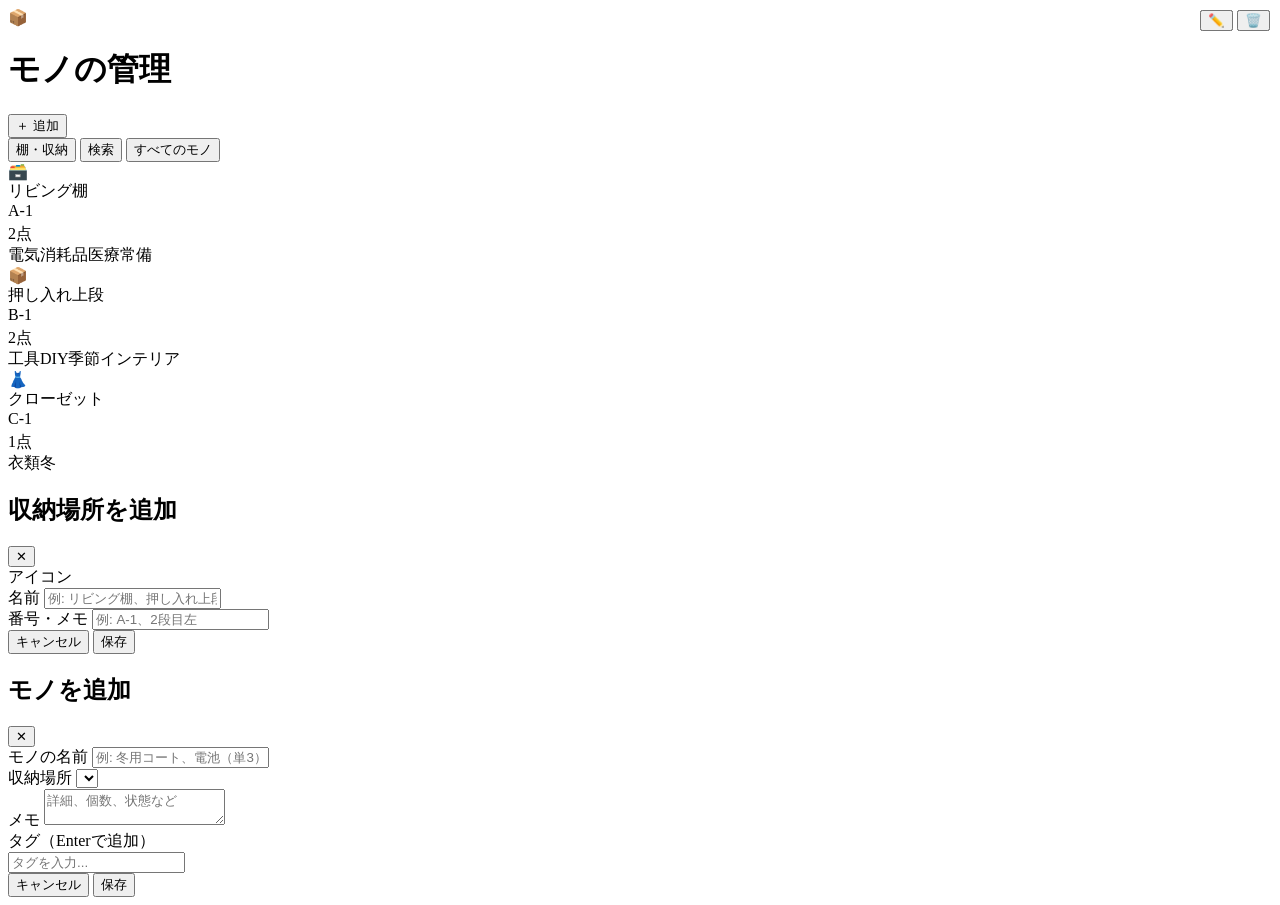
==== Application/index.html @ 73ca46bf "index" ====
<!DOCTYPE html>
<html lang="en">
<head>
    <meta charset="UTF-8">
    <meta name="viewport" content="width=device-width, initial-scale=1.0">
    <link rel="stylesheet" href="style.css">
    <script src="script.js"></script>
    <title>モノ管理アプリ</title>
</head>
<body>
    <div id="app">
      <div id="topbar">
        <span>📦</span>
        <h1>モノの管理</h1>
        <button class="btn primary" id="addBtn" onclick="handleAdd()">＋ 追加</button>
      </div>
      <div id="nav">
        <button class="nav-btn active" onclick="switchView('shelves', this)">棚・収納</button>
        <button class="nav-btn" onclick="switchView('search', this)">検索</button>
        <button class="nav-btn" onclick="switchView('all-items', this)">すべてのモノ</button>
      </div>
      <div id="content">
        <div id="view-shelves" class="view active"></div>
        <div id="view-search" class="view"></div>
        <div id="view-all-items" class="view"></div>
        <div id="view-shelf-detail" class="view"></div>
      </div>
    </div>

    <div class="modal-overlay" id="storageModal">
      <div class="modal">
        <div class="modal-header">
          <h2 id="storageModalTitle">収納場所を追加</h2>
          <button class="modal-close" onclick="closeModal('storageModal')">✕</button>
        </div>
        <div class="modal-body">
          <div class="form-group">
            <label>アイコン</label>
            <div class="storage-icon-select" id="iconSelect"></div>
          </div>
          <div class="form-group">
            <label>名前</label>
            <input type="text" id="storageName" placeholder="例: リビング棚、押し入れ上段" />
          </div>
          <div class="form-group">
            <label>番号・メモ</label>
            <input type="text" id="storageNum" placeholder="例: A-1、2段目左" />
          </div>
        </div>
        <div class="modal-footer">
          <button class="btn" onclick="closeModal('storageModal')">キャンセル</button>
          <button class="btn primary" onclick="saveStorage()">保存</button>
        </div>
      </div>
    </div>

    <div class="modal-overlay" id="itemModal">
      <div class="modal">
        <div class="modal-header">
          <h2 id="itemModalTitle">モノを追加</h2>
          <button class="modal-close" onclick="closeModal('itemModal')">✕</button>
        </div>
        <div class="modal-body">
          <div class="form-group">
            <label>モノの名前</label>
            <input type="text" id="itemName" placeholder="例: 冬用コート、電池（単3）" />
          </div>
          <div class="form-group">
            <label>収納場所</label>
            <select id="itemStorage"></select>
          </div>
          <div class="form-group">
            <label>メモ</label>
            <textarea id="itemNote" placeholder="詳細、個数、状態など"></textarea>
          </div>
          <div class="form-group">
            <label>タグ（Enterで追加）</label>
            <div class="tag-input-wrap" id="tagInputWrap" onclick="document.getElementById('tagInput').focus()">
              <input type="text" id="tagInput" placeholder="タグを入力..." onkeydown="handleTagKey(event)" />
            </div>
          </div>
        </div>
        <div class="modal-footer">
          <button class="btn" onclick="closeModal('itemModal')">キャンセル</button>
          <button class="btn primary" onclick="saveItem()">保存</button>
        </div>
      </div>
    </div>

    <script>
    const ICONS = ['📦','🗃️','🗄️','🧺','🚪','🧸','👗','🔧','📚','🍱','🧹','💊'];
    const TAG_COLORS = ['tag-teal','tag-purple','tag-amber','tag-coral','tag-blue','tag-green'];

    let state = {
      storages: [
        { id: 1, icon: '🗃️', name: 'リビング棚', num: 'A-1' },
        { id: 2, icon: '📦', name: '押し入れ上段', num: 'B-1' },
        { id: 3, icon: '👗', name: 'クローゼット', num: 'C-1' },
      ],
      items: [
        { id: 1, name: '冬用コート', storageId: 3, note: 'グレー色', tags: ['衣類','冬'], createdAt: Date.now() },
        { id: 2, name: '電池（単3）', storageId: 1, note: '予備10本', tags: ['電気','消耗品'], createdAt: Date.now() },
        { id: 3, name: '工具セット', storageId: 2, note: 'ドライバー等', tags: ['工具','DIY'], createdAt: Date.now() },
        { id: 4, name: '季節の飾り', storageId: 2, note: 'クリスマス用', tags: ['季節','インテリア'], createdAt: Date.now() },
        { id: 5, name: 'お薬セット', storageId: 1, note: '常備薬一式', tags: ['医療','常備'], createdAt: Date.now() },
      ],
      nextStorageId: 4, nextItemId: 6,
      editingStorageId: null, editingItemId: null,
      currentShelfId: null, currentView: 'shelves',
      pendingTags: [], selectedIcon: '📦',
    };

    function tagColor(tag) {
      let h = 0;
      for (let c of tag) h = (h * 31 + c.charCodeAt(0)) & 0xff;
      return TAG_COLORS[h % TAG_COLORS.length];
    }

    function renderTag(t, removable) {
      const cls = tagColor(t);
      if (removable) {
        return `<span class="tag ${cls} tag-removable">${t}<button type="button" onclick="removeTag('${t}')">✕</button></span>`;
      }
      return `<span class="tag ${cls}">${t}</span>`;
    }

    function switchView(v, btn) {
      document.querySelectorAll('.nav-btn').forEach(b => b.classList.remove('active'));
      if (btn) btn.classList.add('active');
      ['shelves','search','all-items','shelf-detail'].forEach(n =>
        document.getElementById('view-' + n).classList.remove('active')
      );
      state.currentView = v;
      document.getElementById('view-' + v).classList.add('active');
      document.getElementById('addBtn').style.display = v === 'shelf-detail' ? 'none' : '';
      if (v === 'shelves') renderShelves();
      if (v === 'search') renderSearch();
      if (v === 'all-items') renderAllItems();
    }

    function renderShelves() {
      const el = document.getElementById('view-shelves');
      if (!state.storages.length) {
        el.innerHTML = `<div class="empty-state"><div class="icon">📦</div><p>収納場所がまだありません<br>「＋ 追加」から棚やケースを登録してください</p></div>`;
        return;
      }
      el.innerHTML = `<div class="grid">${state.storages.map(s => {
        const items = state.items.filter(i => i.storageId === s.id);
        const allTags = [...new Set(items.flatMap(i => i.tags))].slice(0, 4);
        return `<div class="storage-card" onclick="openShelf(${s.id})">
          <div class="card-icon">${s.icon}</div>
          <div class="card-name">${s.name}</div>
          ${s.num ? `<div class="card-count" style="margin-bottom:4px">${s.num}</div>` : ''}
          <div class="card-count">${items.length}点</div>
          <div class="card-tags">${allTags.map(t => renderTag(t)).join('')}</div>
          <div style="position:absolute;top:10px;right:10px;display:flex;gap:4px">
            <button class="icon-btn" onclick="event.stopPropagation();editStorage(${s.id})">✏️</button>
            <button class="icon-btn" onclick="event.stopPropagation();deleteStorage(${s.id})">🗑️</button>
          </div>
        </div>`;
      }).join('')}</div>`;
    }

    function openShelf(id) {
      state.currentShelfId = id;
      document.querySelectorAll('.nav-btn').forEach(b => b.classList.remove('active'));
      ['shelves','search','all-items','shelf-detail'].forEach(n =>
        document.getElementById('view-' + n).classList.remove('active')
      );
      document.getElementById('view-shelf-detail').classList.add('active');
      document.getElementById('addBtn').style.display = 'none';
      state.currentView = 'shelf-detail';
      renderShelfDetail();
    }

    function renderShelfDetail() {
      const s = state.storages.find(x => x.id === state.currentShelfId);
      if (!s) return;
      const items = state.items.filter(i => i.storageId === s.id);
      const el = document.getElementById('view-shelf-detail');
      el.innerHTML = `
        <div class="detail-header">
          <button class="detail-back" onclick="switchView('shelves', null); document.querySelectorAll('.nav-btn')[0].classList.add('active')">←</button>
          <span style="font-size:24px">${s.icon}</span>
          <div>
            <div style="font-size:15px;font-weight:500;color:var(--color-text-primary)">${s.name}</div>
            ${s.num ? `<div style="font-size:12px;color:var(--color-text-secondary)">${s.num}</div>` : ''}
          </div>
          <button class="btn primary" style="margin-left:auto" onclick="openItemModal(null, ${s.id})">＋ モノを追加</button>
        </div>
        ${items.length === 0
          ? `<div class="empty-state"><div class="icon">🔍</div><p>この収納場所にはまだモノが登録されていません</p></div>`
          : `<div class="item-list">${items.map(item => `
              <div class="item-row">
                <div style="flex:1">
                  <div class="item-name">${item.name}</div>
                  ${item.note ? `<div class="item-meta">${item.note}</div>` : ''}
                  <div style="display:flex;flex-wrap:wrap;gap:4px;margin-top:6px">${item.tags.map(t => renderTag(t)).join('')}</div>
                </div>
                <div class="item-actions">
                  <button class="icon-btn" onclick="editItem(${item.id})">✏️</button>
                  <button class="icon-btn" onclick="deleteItem(${item.id})">🗑️</button>
                </div>
              </div>`).join('')}</div>`
        }`;
    }

    let activeTagFilters = new Set();

    function renderSearch() {
      const el = document.getElementById('view-search');
      const allTags = [...new Set(state.items.flatMap(i => i.tags))];
      el.innerHTML = `
        <div class="search-bar">
          <input type="text" id="searchInput" placeholder="名前・タグで検索..." oninput="doSearch()" />
        </div>
        <div class="tag-filter" id="tagFilter">
          ${allTags.map(t => `<button class="tag-filter-btn" onclick="toggleTagFilter('${t}', this)">${t}</button>`).join('')}
        </div>
        <div id="searchResults"></div>`;
      doSearch();
    }

    function toggleTagFilter(tag, btn) {
      if (activeTagFilters.has(tag)) {
        activeTagFilters.delete(tag);
        btn.classList.remove('active');
      } else {
        activeTagFilters.add(tag);
        btn.classList.add('active');
      }
      doSearch();
    }

    function doSearch() {
      const q = (document.getElementById('searchInput')?.value || '').toLowerCase();
      const results = state.items.filter(item => {
        const matchQ = !q || item.name.toLowerCase().includes(q)
          || item.tags.some(t => t.toLowerCase().includes(q))
          || item.note?.toLowerCase().includes(q);
        const matchTag = activeTagFilters.size === 0
          || [...activeTagFilters].every(t => item.tags.includes(t));
        return matchQ && matchTag;
      });
      const el = document.getElementById('searchResults');
      if (!el) return;
      el.innerHTML = `<div class="search-results-info">${results.length}件見つかりました</div>` +
        (results.length === 0
          ? `<div class="empty-state"><div class="icon">🔍</div><p>該当するモノが見つかりません</p></div>`
          : `<div class="item-list">${results.map(item => {
              const s = state.storages.find(x => x.id === item.storageId);
              return `<div class="item-row">
                <div style="flex:1">
                  <div class="item-name">${item.name}</div>
                  ${s ? `<span class="location-badge">${s.icon} ${s.name}${s.num ? ' · ' + s.num : ''}</span>` : ''}
                  ${item.note ? `<div class="item-meta" style="margin-top:4px">${item.note}</div>` : ''}
                  <div style="display:flex;flex-wrap:wrap;gap:4px;margin-top:6px">${item.tags.map(t => renderTag(t)).join('')}</div>
                </div>
                <div class="item-actions">
                  <button class="icon-btn" onclick="editItem(${item.id})">✏️</button>
                  <button class="icon-btn" onclick="deleteItem(${item.id})">🗑️</button>
                </div>
              </div>`;
            }).join('')}</div>`
        );
    }

    function renderAllItems() {
      const el = document.getElementById('view-all-items');
      el.innerHTML = `<div class="item-list">${state.items.map(item => {
        const s = state.storages.find(x => x.id === item.storageId);
        return `<div class="item-row">
          <div style="flex:1">
            <div class="item-name">${item.name}</div>
            ${s ? `<span class="location-badge">${s.icon} ${s.name}${s.num ? ' · ' + s.num : ''}</span>` : ''}
            ${item.note ? `<div class="item-meta" style="margin-top:4px">${item.note}</div>` : ''}
            <div style="display:flex;flex-wrap:wrap;gap:4px;margin-top:6px">${item.tags.map(t => renderTag(t)).join('')}</div>
          </div>
          <div class="item-actions">
            <button class="icon-btn" onclick="editItem(${item.id})">✏️</button>
            <button class="icon-btn" onclick="deleteItem(${item.id})">🗑️</button>
          </div>
        </div>`;
      }).join('')}</div>`;
    }

    function handleAdd() {
      if (state.currentView === 'shelves' || state.currentView === 'all-items') openStorageModal();
      else openItemModal(null, null);
    }

    function openStorageModal(id) {
      state.editingStorageId = id || null;
      const s = id ? state.storages.find(x => x.id === id) : null;
      document.getElementById('storageModalTitle').textContent = id ? '収納場所を編集' : '収納場所を追加';
      document.getElementById('storageName').value = s?.name || '';
      document.getElementById('storageNum').value = s?.num || '';
      state.selectedIcon = s?.icon || '📦';
      document.getElementById('iconSelect').innerHTML = ICONS.map(ic =>
        `<div class="icon-opt${ic === state.selectedIcon ? ' selected' : ''}" onclick="selectIcon('${ic}', this)">${ic}</div>`
      ).join('');
      document.getElementById('storageModal').classList.add('open');
    }

    function selectIcon(ic, el) {
      state.selectedIcon = ic;
      document.querySelectorAll('.icon-opt').forEach(e => e.classList.remove('selected'));
      el.classList.add('selected');
    }

    function editStorage(id) { openStorageModal(id); }

    function deleteStorage(id) {
      if (!confirm('この収納場所を削除しますか？（中のモノも削除されます）')) return;
      state.storages = state.storages.filter(s => s.id !== id);
      state.items = state.items.filter(i => i.storageId !== id);
      renderShelves();
    }

    function saveStorage() {
      const name = document.getElementById('storageName').value.trim();
      if (!name) {
        alert('名前を入力してください');
        return;
      }
      const num = document.getElementById('storageNum').value.trim();
      if (state.editingStorageId) {
        const s = state.storages.find(x => x.id === state.editingStorageId);
        Object.assign(s, { name, num, icon: state.selectedIcon });
      } else {
        state.storages.push({ id: state.nextStorageId++, icon: state.selectedIcon, name, num });
      }
      closeModal('storageModal');
      renderShelves();
    }

    function openItemModal(id, defaultStorageId) {
      state.editingItemId = id || null;
      state.pendingTags = [];
      const item = id ? state.items.find(x => x.id === id) : null;
      if (item) state.pendingTags = [...item.tags];
      document.getElementById('itemModalTitle').textContent = id ? 'モノを編集' : 'モノを追加';
      document.getElementById('itemName').value = item?.name || '';
      document.getElementById('itemNote').value = item?.note || '';
      const sel = document.getElementById('itemStorage');
      sel.innerHTML = state.storages.map(s =>
        `<option value="${s.id}" ${(item?.storageId || defaultStorageId) === s.id ? 'selected' : ''}>${s.icon} ${s.name}${s.num ? ' (' + s.num + ')' : ''}</option>`
      ).join('');
      renderTagInput();
      document.getElementById('itemModal').classList.add('open');
    }

    function renderTagInput() {
      const wrap = document.getElementById('tagInputWrap');
      const input = document.createElement('input');
      input.type = 'text';
      input.id = 'tagInput';
      input.placeholder = 'タグを入力...';
      input.onkeydown = handleTagKey;
      wrap.innerHTML = state.pendingTags.map(t => renderTag(t, true)).join('');
      wrap.appendChild(input);
    }

    function handleTagKey(e) {
      if (e.key === 'Enter' || e.key === ',') {
        e.preventDefault();
        const v = e.target.value.trim().replace(/,/g, '');
        if (v && !state.pendingTags.includes(v)) {
          state.pendingTags.push(v);
          renderTagInput();
        } else {
          e.target.value = '';
        }
      }
    }

    function removeTag(t) {
      state.pendingTags = state.pendingTags.filter(x => x !== t);
      renderTagInput();
    }

    function editItem(id) { openItemModal(id, null); }

    function deleteItem(id) {
      if (!confirm('このモノを削除しますか？')) return;
      state.items = state.items.filter(i => i.id !== id);
      if (state.currentView === 'shelf-detail') renderShelfDetail();
      else if (state.currentView === 'all-items') renderAllItems();
      else doSearch();
    }

    function saveItem() {
      const name = document.getElementById('itemName').value.trim();
      if (!name) {
        alert('名前を入力してください');
        return;
      }
      const storageId = parseInt(document.getElementById('itemStorage').value);
      const note = document.getElementById('itemNote').value.trim();
      const extra = document.getElementById('tagInput')?.value.trim();
      if (extra && !state.pendingTags.includes(extra)) state.pendingTags.push(extra);
      if (state.editingItemId) {
        const item = state.items.find(x => x.id === state.editingItemId);
        Object.assign(item, { name, storageId, note, tags: state.pendingTags });
      } else {
        state.items.push({ id: state.nextItemId++, name, storageId, note, tags: state.pendingTags, createdAt: Date.now() });
      }
      closeModal('itemModal');
      activeTagFilters = new Set();
      if (state.currentView === 'shelf-detail') renderShelfDetail();
      else if (state.currentView === 'all-items') renderAllItems();
      else if (state.currentView === 'search') doSearch();
      else renderShelves();
    }

    function closeModal(id) { document.getElementById(id).classList.remove('open'); }

    document.querySelectorAll('.modal-overlay').forEach(el =>
      el.addEventListener('click', e => { if (e.target === el) el.classList.remove('open'); })
    );

    renderShelves();
    </script>
</body>
</html>
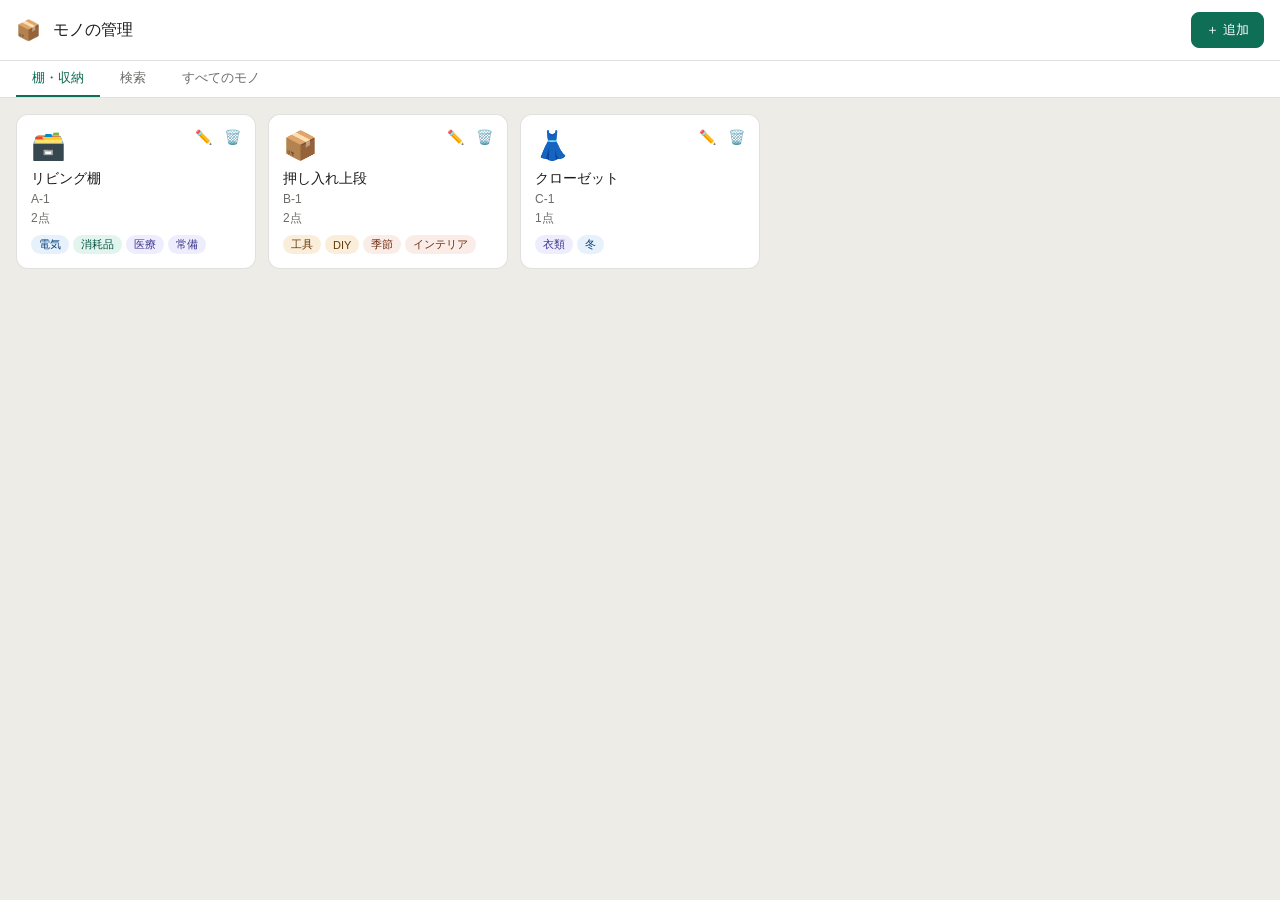
==== commit 3e2accb0: "Update index.html" ====
--- a/Application/index.html
+++ b/Application/index.html
@@ -1,11 +1,147 @@
 <!DOCTYPE html>
-<html lang="en">
+<html lang="ja">
 <head>
     <meta charset="UTF-8">
     <meta name="viewport" content="width=device-width, initial-scale=1.0">
-    <link rel="stylesheet" href="style.css">
-    <script src="script.js"></script>
-    <title>モノ管理アプリ</title>
+    <title> モノの管理 </title>
+<style>
+* { box-sizing: border-box; margin: 0; padding: 0; }
+body { font-family: sans-serif; background: #f5f5f0; }
+:root {
+  --c-teal-50: #E1F5EE; --c-teal-100: #9FE1CB; --c-teal-200: #5DCAA5;
+  --c-teal-600: #0F6E56; --c-teal-800: #085041;
+  --c-purple-50: #EEEDFE; --c-purple-600: #534AB7; --c-purple-800: #3C3489;
+  --c-amber-50: #FAEEDA; --c-amber-600: #854F0B; --c-amber-800: #633806;
+  --c-coral-50: #FAECE7; --c-coral-600: #993C1D; --c-coral-800: #712B13;
+  --c-blue-50: #E6F1FB; --c-blue-600: #185FA5; --c-blue-800: #0C447C;
+  --c-green-50: #EAF3DE; --c-green-600: #3B6D11; --c-green-800: #27500A;
+  --c-gray-100: #D3D1C7; --c-gray-400: #888780;
+  --color-background-primary: #ffffff;
+  --color-background-secondary: #f5f5f0;
+  --color-background-tertiary: #eeece6;
+  --color-text-primary: #1a1a18;
+  --color-text-secondary: #6b6b67;
+  --color-border-tertiary: rgba(0,0,0,0.12);
+  --color-border-secondary: rgba(0,0,0,0.22);
+  --border-radius-md: 8px;
+  --border-radius-lg: 12px;
+}
+#app {
+  display: flex; flex-direction: column; min-height: 100vh;
+  background: var(--color-background-tertiary);
+}
+
+#topbar {
+  background: var(--color-background-primary);
+  border-bottom: 0.5px solid var(--color-border-tertiary);
+  padding: 12px 16px; display: flex; align-items: center; gap: 12px;
+}
+#topbar h1 { font-size: 16px; font-weight: 500; color: var(--color-text-primary); flex: 1; }
+#topbar span { font-size: 20px; }
+
+#nav { display: flex; gap: 4px; padding: 0 16px; background: var(--color-background-primary); border-bottom: 0.5px solid var(--color-border-tertiary); }
+.nav-btn { padding: 8px 16px; font-size: 13px; background: none; border: none; border-bottom: 2px solid transparent; color: var(--color-text-secondary); cursor: pointer; font-family: sans-serif; transition: all 0.15s; }
+.nav-btn.active { color: var(--c-teal-600); border-bottom-color: var(--c-teal-600); font-weight: 500; }
+.nav-btn:hover:not(.active) { color: var(--color-text-primary); background: var(--color-background-secondary); }
+
+#content { flex: 1; padding: 16px; overflow-y: auto; }
+
+.view { display: none; }
+.view.active { display: block; }
+
+.search-bar { display: flex; gap: 8px; margin-bottom: 16px; }
+.search-bar input { flex: 1; padding: 8px 12px; border: 0.5px solid var(--color-border-secondary); border-radius: var(--border-radius-md); font-size: 14px; background: var(--color-background-primary); color: var(--color-text-primary); font-family: sans-serif; }
+.search-bar input:focus { outline: none; border-color: var(--c-teal-600); box-shadow: 0 0 0 2px rgba(15,110,86,0.1); }
+
+.btn { padding: 8px 14px; border: 0.5px solid var(--color-border-secondary); border-radius: var(--border-radius-md); background: var(--color-background-primary); color: var(--color-text-primary); cursor: pointer; font-size: 13px; font-family: sans-serif; transition: all 0.15s; white-space: nowrap; }
+.btn:hover { background: var(--color-background-secondary); }
+.btn:active { transform: scale(0.98); }
+.btn.primary { background: var(--c-teal-600); color: white; border-color: var(--c-teal-600); }
+.btn.primary:hover { background: var(--c-teal-800); }
+
+.grid { display: grid; grid-template-columns: repeat(auto-fill, minmax(200px, 1fr)); gap: 12px; }
+
+.storage-card {
+  background: var(--color-background-primary); border: 0.5px solid var(--color-border-tertiary);
+  border-radius: var(--border-radius-lg); padding: 14px; cursor: pointer;
+  transition: all 0.15s; position: relative;
+}
+.storage-card:hover { border-color: var(--color-border-secondary); transform: translateY(-1px); }
+.storage-card .card-icon { font-size: 28px; margin-bottom: 8px; }
+.storage-card .card-name { font-size: 14px; font-weight: 500; color: var(--color-text-primary); margin-bottom: 4px; }
+.storage-card .card-count { font-size: 12px; color: var(--color-text-secondary); }
+.storage-card .card-tags { display: flex; flex-wrap: wrap; gap: 4px; margin-top: 8px; }
+
+.tag { display: inline-flex; align-items: center; gap: 4px; padding: 2px 8px; border-radius: 20px; font-size: 11px; font-weight: 500; }
+.tag-teal  { background: var(--c-teal-50);   color: var(--c-teal-800); }
+.tag-purple{ background: var(--c-purple-50);  color: var(--c-purple-800); }
+.tag-amber { background: var(--c-amber-50);   color: var(--c-amber-800); }
+.tag-coral { background: var(--c-coral-50);   color: var(--c-coral-800); }
+.tag-blue  { background: var(--c-blue-50);    color: var(--c-blue-800); }
+.tag-green { background: var(--c-green-50);   color: var(--c-green-800); }
+
+.empty-state { text-align: center; padding: 48px 24px; color: var(--color-text-secondary); }
+.empty-state .icon { font-size: 48px; margin-bottom: 12px; }
+.empty-state p { font-size: 14px; }
+
+.modal-overlay {
+  display: none; position: fixed; inset: 0; background: rgba(0,0,0,0.4);
+  z-index: 100; align-items: center; justify-content: center;
+}
+.modal-overlay.open { display: flex; }
+.modal {
+  background: var(--color-background-primary); border-radius: var(--border-radius-lg);
+  width: 100%; max-width: 480px; max-height: 80vh; overflow-y: auto;
+  border: 0.5px solid var(--color-border-tertiary); margin: 0 16px;
+}
+.modal-header { padding: 16px 20px; border-bottom: 0.5px solid var(--color-border-tertiary); display: flex; align-items: center; justify-content: space-between; }
+.modal-header h2 { font-size: 15px; font-weight: 500; }
+.modal-close { background: none; border: none; font-size: 18px; cursor: pointer; color: var(--color-text-secondary); padding: 4px; }
+.modal-body { padding: 20px; }
+.modal-footer { padding: 16px 20px; border-top: 0.5px solid var(--color-border-tertiary); display: flex; gap: 8px; justify-content: flex-end; }
+
+.form-group { margin-bottom: 16px; }
+.form-group label { display: block; font-size: 12px; font-weight: 500; color: var(--color-text-secondary); margin-bottom: 6px; text-transform: uppercase; letter-spacing: 0.04em; }
+.form-group input, .form-group select, .form-group textarea {
+  width: 100%; padding: 8px 12px; border: 0.5px solid var(--color-border-secondary);
+  border-radius: var(--border-radius-md); font-size: 14px; font-family: sans-serif;
+  background: var(--color-background-primary); color: var(--color-text-primary);
+}
+.form-group input:focus, .form-group select:focus, .form-group textarea:focus { outline: none; border-color: var(--c-teal-600); box-shadow: 0 0 0 2px rgba(15,110,86,0.1); }
+.form-group textarea { resize: vertical; min-height: 80px; }
+
+.detail-header { display: flex; align-items: center; gap: 12px; margin-bottom: 20px; }
+.detail-back { background: none; border: none; cursor: pointer; color: var(--color-text-secondary); font-size: 18px; padding: 4px 8px 4px 0; }
+.detail-back:hover { color: var(--color-text-primary); }
+
+.item-list { display: flex; flex-direction: column; gap: 8px; }
+.item-row {
+  display: flex; align-items: center; gap: 12px; padding: 12px;
+  background: var(--color-background-primary); border: 0.5px solid var(--color-border-tertiary);
+  border-radius: var(--border-radius-md);
+}
+.item-row .item-name { flex: 1; font-size: 14px; color: var(--color-text-primary); }
+.item-row .item-meta { font-size: 12px; color: var(--color-text-secondary); }
+.item-row .item-actions { display: flex; gap: 6px; }
+.icon-btn { background: none; border: none; cursor: pointer; color: var(--color-text-secondary); padding: 4px; border-radius: 4px; font-size: 14px; }
+.icon-btn:hover { color: var(--color-text-primary); background: var(--color-background-secondary); }
+
+.tag-filter { display: flex; flex-wrap: wrap; gap: 6px; margin-bottom: 16px; }
+.tag-filter-btn { padding: 4px 12px; border-radius: 20px; font-size: 12px; border: 0.5px solid var(--color-border-secondary); background: var(--color-background-primary); cursor: pointer; color: var(--color-text-secondary); transition: all 0.15s; }
+.tag-filter-btn.active { background: var(--c-teal-600); color: white; border-color: var(--c-teal-600); }
+
+.tag-input-wrap { display: flex; flex-wrap: wrap; gap: 6px; padding: 8px; border: 0.5px solid var(--color-border-secondary); border-radius: var(--border-radius-md); min-height: 42px; cursor: text; }
+.tag-input-wrap input { border: none; outline: none; font-size: 13px; background: transparent; color: var(--color-text-primary); font-family: sans-serif; min-width: 80px; flex: 1; }
+.tag-removable { display: inline-flex; align-items: center; gap: 4px; }
+.tag-removable button { background: none; border: none; cursor: pointer; font-size: 10px; opacity: 0.6; }
+
+.storage-icon-select { display: flex; flex-wrap: wrap; gap: 8px; }
+.icon-opt { font-size: 22px; width: 40px; height: 40px; display: flex; align-items: center; justify-content: center; border: 0.5px solid var(--color-border-secondary); border-radius: var(--border-radius-md); cursor: pointer; transition: all 0.15s; }
+.icon-opt.selected { border-color: var(--c-teal-600); background: var(--c-teal-50); }
+
+.search-results-info { font-size: 12px; color: var(--color-text-secondary); margin-bottom: 12px; }
+.location-badge { display: inline-flex; align-items: center; gap: 4px; padding: 2px 8px; background: var(--color-background-secondary); border-radius: 20px; font-size: 12px; color: var(--color-text-secondary); }
+</style>
 </head>
 <body>
     <div id="app">
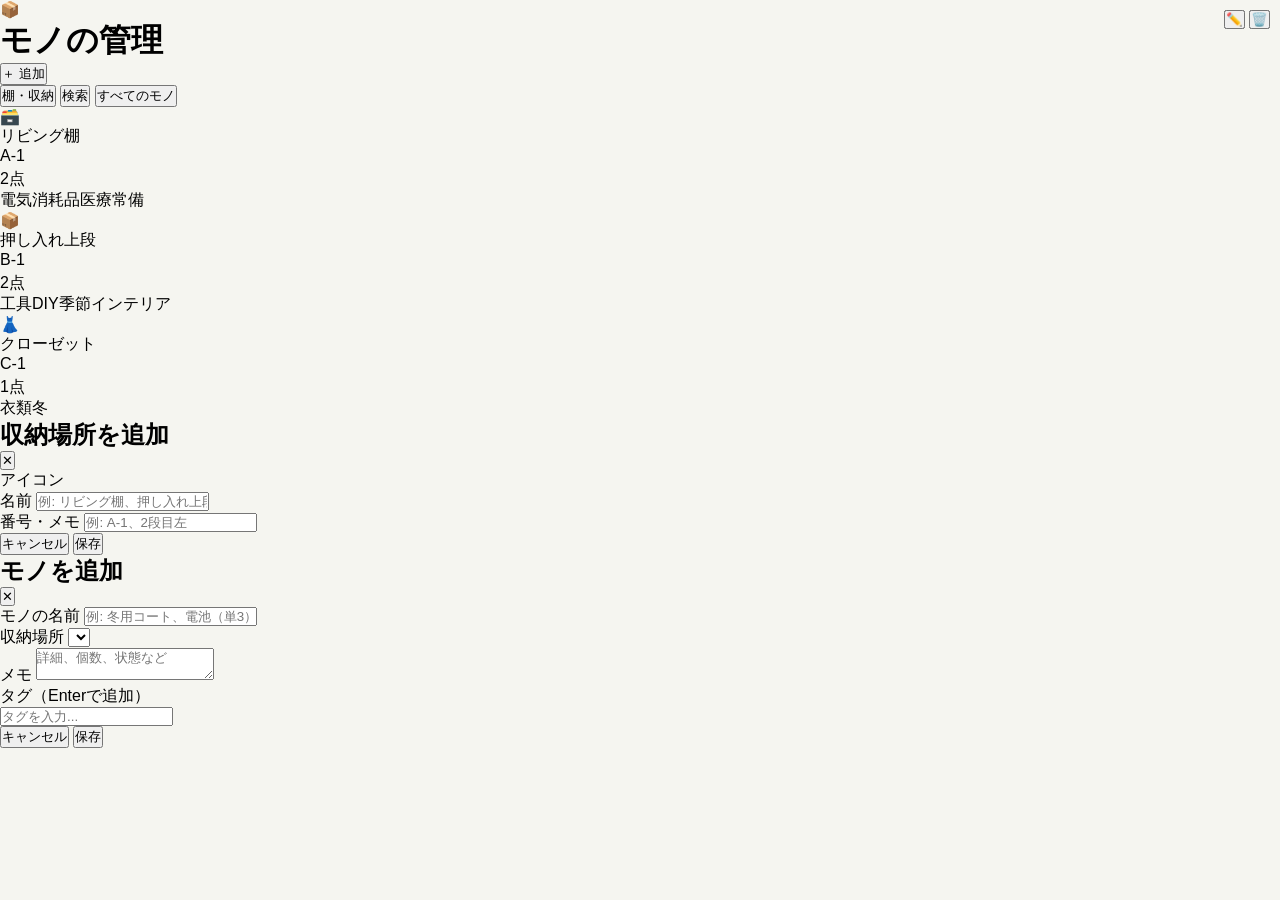
==== commit 78cc4669: "script" ====
--- a/Application/index.html
+++ b/Application/index.html
@@ -4,144 +4,29 @@
     <meta charset="UTF-8">
     <meta name="viewport" content="width=device-width, initial-scale=1.0">
     <title> モノの管理 </title>
-<style>
-* { box-sizing: border-box; margin: 0; padding: 0; }
-body { font-family: sans-serif; background: #f5f5f0; }
-:root {
-  --c-teal-50: #E1F5EE; --c-teal-100: #9FE1CB; --c-teal-200: #5DCAA5;
-  --c-teal-600: #0F6E56; --c-teal-800: #085041;
-  --c-purple-50: #EEEDFE; --c-purple-600: #534AB7; --c-purple-800: #3C3489;
-  --c-amber-50: #FAEEDA; --c-amber-600: #854F0B; --c-amber-800: #633806;
-  --c-coral-50: #FAECE7; --c-coral-600: #993C1D; --c-coral-800: #712B13;
-  --c-blue-50: #E6F1FB; --c-blue-600: #185FA5; --c-blue-800: #0C447C;
-  --c-green-50: #EAF3DE; --c-green-600: #3B6D11; --c-green-800: #27500A;
-  --c-gray-100: #D3D1C7; --c-gray-400: #888780;
-  --color-background-primary: #ffffff;
-  --color-background-secondary: #f5f5f0;
-  --color-background-tertiary: #eeece6;
-  --color-text-primary: #1a1a18;
-  --color-text-secondary: #6b6b67;
-  --color-border-tertiary: rgba(0,0,0,0.12);
-  --color-border-secondary: rgba(0,0,0,0.22);
-  --border-radius-md: 8px;
-  --border-radius-lg: 12px;
-}
-#app {
-  display: flex; flex-direction: column; min-height: 100vh;
-  background: var(--color-background-tertiary);
-}
-
-#topbar {
-  background: var(--color-background-primary);
-  border-bottom: 0.5px solid var(--color-border-tertiary);
-  padding: 12px 16px; display: flex; align-items: center; gap: 12px;
-}
-#topbar h1 { font-size: 16px; font-weight: 500; color: var(--color-text-primary); flex: 1; }
-#topbar span { font-size: 20px; }
-
-#nav { display: flex; gap: 4px; padding: 0 16px; background: var(--color-background-primary); border-bottom: 0.5px solid var(--color-border-tertiary); }
-.nav-btn { padding: 8px 16px; font-size: 13px; background: none; border: none; border-bottom: 2px solid transparent; color: var(--color-text-secondary); cursor: pointer; font-family: sans-serif; transition: all 0.15s; }
-.nav-btn.active { color: var(--c-teal-600); border-bottom-color: var(--c-teal-600); font-weight: 500; }
-.nav-btn:hover:not(.active) { color: var(--color-text-primary); background: var(--color-background-secondary); }
-
-#content { flex: 1; padding: 16px; overflow-y: auto; }
-
-.view { display: none; }
-.view.active { display: block; }
-
-.search-bar { display: flex; gap: 8px; margin-bottom: 16px; }
-.search-bar input { flex: 1; padding: 8px 12px; border: 0.5px solid var(--color-border-secondary); border-radius: var(--border-radius-md); font-size: 14px; background: var(--color-background-primary); color: var(--color-text-primary); font-family: sans-serif; }
-.search-bar input:focus { outline: none; border-color: var(--c-teal-600); box-shadow: 0 0 0 2px rgba(15,110,86,0.1); }
-
-.btn { padding: 8px 14px; border: 0.5px solid var(--color-border-secondary); border-radius: var(--border-radius-md); background: var(--color-background-primary); color: var(--color-text-primary); cursor: pointer; font-size: 13px; font-family: sans-serif; transition: all 0.15s; white-space: nowrap; }
-.btn:hover { background: var(--color-background-secondary); }
-.btn:active { transform: scale(0.98); }
-.btn.primary { background: var(--c-teal-600); color: white; border-color: var(--c-teal-600); }
-.btn.primary:hover { background: var(--c-teal-800); }
-
-.grid { display: grid; grid-template-columns: repeat(auto-fill, minmax(200px, 1fr)); gap: 12px; }
-
-.storage-card {
-  background: var(--color-background-primary); border: 0.5px solid var(--color-border-tertiary);
-  border-radius: var(--border-radius-lg); padding: 14px; cursor: pointer;
-  transition: all 0.15s; position: relative;
-}
-.storage-card:hover { border-color: var(--color-border-secondary); transform: translateY(-1px); }
-.storage-card .card-icon { font-size: 28px; margin-bottom: 8px; }
-.storage-card .card-name { font-size: 14px; font-weight: 500; color: var(--color-text-primary); margin-bottom: 4px; }
-.storage-card .card-count { font-size: 12px; color: var(--color-text-secondary); }
-.storage-card .card-tags { display: flex; flex-wrap: wrap; gap: 4px; margin-top: 8px; }
-
-.tag { display: inline-flex; align-items: center; gap: 4px; padding: 2px 8px; border-radius: 20px; font-size: 11px; font-weight: 500; }
-.tag-teal  { background: var(--c-teal-50);   color: var(--c-teal-800); }
-.tag-purple{ background: var(--c-purple-50);  color: var(--c-purple-800); }
-.tag-amber { background: var(--c-amber-50);   color: var(--c-amber-800); }
-.tag-coral { background: var(--c-coral-50);   color: var(--c-coral-800); }
-.tag-blue  { background: var(--c-blue-50);    color: var(--c-blue-800); }
-.tag-green { background: var(--c-green-50);   color: var(--c-green-800); }
-
-.empty-state { text-align: center; padding: 48px 24px; color: var(--color-text-secondary); }
-.empty-state .icon { font-size: 48px; margin-bottom: 12px; }
-.empty-state p { font-size: 14px; }
-
-.modal-overlay {
-  display: none; position: fixed; inset: 0; background: rgba(0,0,0,0.4);
-  z-index: 100; align-items: center; justify-content: center;
-}
-.modal-overlay.open { display: flex; }
-.modal {
-  background: var(--color-background-primary); border-radius: var(--border-radius-lg);
-  width: 100%; max-width: 480px; max-height: 80vh; overflow-y: auto;
-  border: 0.5px solid var(--color-border-tertiary); margin: 0 16px;
-}
-.modal-header { padding: 16px 20px; border-bottom: 0.5px solid var(--color-border-tertiary); display: flex; align-items: center; justify-content: space-between; }
-.modal-header h2 { font-size: 15px; font-weight: 500; }
-.modal-close { background: none; border: none; font-size: 18px; cursor: pointer; color: var(--color-text-secondary); padding: 4px; }
-.modal-body { padding: 20px; }
-.modal-footer { padding: 16px 20px; border-top: 0.5px solid var(--color-border-tertiary); display: flex; gap: 8px; justify-content: flex-end; }
-
-.form-group { margin-bottom: 16px; }
-.form-group label { display: block; font-size: 12px; font-weight: 500; color: var(--color-text-secondary); margin-bottom: 6px; text-transform: uppercase; letter-spacing: 0.04em; }
-.form-group input, .form-group select, .form-group textarea {
-  width: 100%; padding: 8px 12px; border: 0.5px solid var(--color-border-secondary);
-  border-radius: var(--border-radius-md); font-size: 14px; font-family: sans-serif;
-  background: var(--color-background-primary); color: var(--color-text-primary);
-}
-.form-group input:focus, .form-group select:focus, .form-group textarea:focus { outline: none; border-color: var(--c-teal-600); box-shadow: 0 0 0 2px rgba(15,110,86,0.1); }
-.form-group textarea { resize: vertical; min-height: 80px; }
-
-.detail-header { display: flex; align-items: center; gap: 12px; margin-bottom: 20px; }
-.detail-back { background: none; border: none; cursor: pointer; color: var(--color-text-secondary); font-size: 18px; padding: 4px 8px 4px 0; }
-.detail-back:hover { color: var(--color-text-primary); }
-
-.item-list { display: flex; flex-direction: column; gap: 8px; }
-.item-row {
-  display: flex; align-items: center; gap: 12px; padding: 12px;
-  background: var(--color-background-primary); border: 0.5px solid var(--color-border-tertiary);
-  border-radius: var(--border-radius-md);
-}
-.item-row .item-name { flex: 1; font-size: 14px; color: var(--color-text-primary); }
-.item-row .item-meta { font-size: 12px; color: var(--color-text-secondary); }
-.item-row .item-actions { display: flex; gap: 6px; }
-.icon-btn { background: none; border: none; cursor: pointer; color: var(--color-text-secondary); padding: 4px; border-radius: 4px; font-size: 14px; }
-.icon-btn:hover { color: var(--color-text-primary); background: var(--color-background-secondary); }
-
-.tag-filter { display: flex; flex-wrap: wrap; gap: 6px; margin-bottom: 16px; }
-.tag-filter-btn { padding: 4px 12px; border-radius: 20px; font-size: 12px; border: 0.5px solid var(--color-border-secondary); background: var(--color-background-primary); cursor: pointer; color: var(--color-text-secondary); transition: all 0.15s; }
-.tag-filter-btn.active { background: var(--c-teal-600); color: white; border-color: var(--c-teal-600); }
-
-.tag-input-wrap { display: flex; flex-wrap: wrap; gap: 6px; padding: 8px; border: 0.5px solid var(--color-border-secondary); border-radius: var(--border-radius-md); min-height: 42px; cursor: text; }
-.tag-input-wrap input { border: none; outline: none; font-size: 13px; background: transparent; color: var(--color-text-primary); font-family: sans-serif; min-width: 80px; flex: 1; }
-.tag-removable { display: inline-flex; align-items: center; gap: 4px; }
-.tag-removable button { background: none; border: none; cursor: pointer; font-size: 10px; opacity: 0.6; }
-
-.storage-icon-select { display: flex; flex-wrap: wrap; gap: 8px; }
-.icon-opt { font-size: 22px; width: 40px; height: 40px; display: flex; align-items: center; justify-content: center; border: 0.5px solid var(--color-border-secondary); border-radius: var(--border-radius-md); cursor: pointer; transition: all 0.15s; }
-.icon-opt.selected { border-color: var(--c-teal-600); background: var(--c-teal-50); }
-
-.search-results-info { font-size: 12px; color: var(--color-text-secondary); margin-bottom: 12px; }
-.location-badge { display: inline-flex; align-items: center; gap: 4px; padding: 2px 8px; background: var(--color-background-secondary); border-radius: 20px; font-size: 12px; color: var(--color-text-secondary); }
-</style>
+    <style>
+    * { box-sizing: border-box; margin: 0; padding: 0; }
+    body { font-family: sans-serif; background: #f5f5f0; }
+    :root {
+    --c-teal-50: #E1F5EE; --c-teal-100: #9FE1CB; --c-teal-200: #5DCAA5;
+    --c-teal-600: #0F6E56; --c-teal-800: #085041;
+    --c-purple-50: #EEEDFE; --c-purple-600: #534AB7; --c-purple-800: #3C3489;
+    --c-amber-50: #FAEEDA; --c-amber-600: #854F0B; --c-amber-800: #633806;
+    --c-coral-50: #FAECE7; --c-coral-600: #993C1D; --c-coral-800: #712B13;
+    --c-blue-50: #E6F1FB; --c-blue-600: #185FA5; --c-blue-800: #0C447C;
+    --c-green-50: #EAF3DE; --c-green-600: #3B6D11; --c-green-800: #27500A;
+    --c-gray-100: #D3D1C7; --c-gray-400: #888780;
+    --color-background-primary: #ffffff;
+    --color-background-secondary: #f5f5f0;
+    --color-background-tertiary: #eeece6;
+    --color-text-primary: #1a1a18;
+    --color-text-secondary: #6b6b67;
+    --color-border-tertiary: rgba(0,0,0,0.12);
+    --color-border-secondary: rgba(0,0,0,0.22);
+    --border-radius-md: 8px;
+    --border-radius-lg: 12px;
+    }
+    </style>
 </head>
 <body>
     <div id="app">
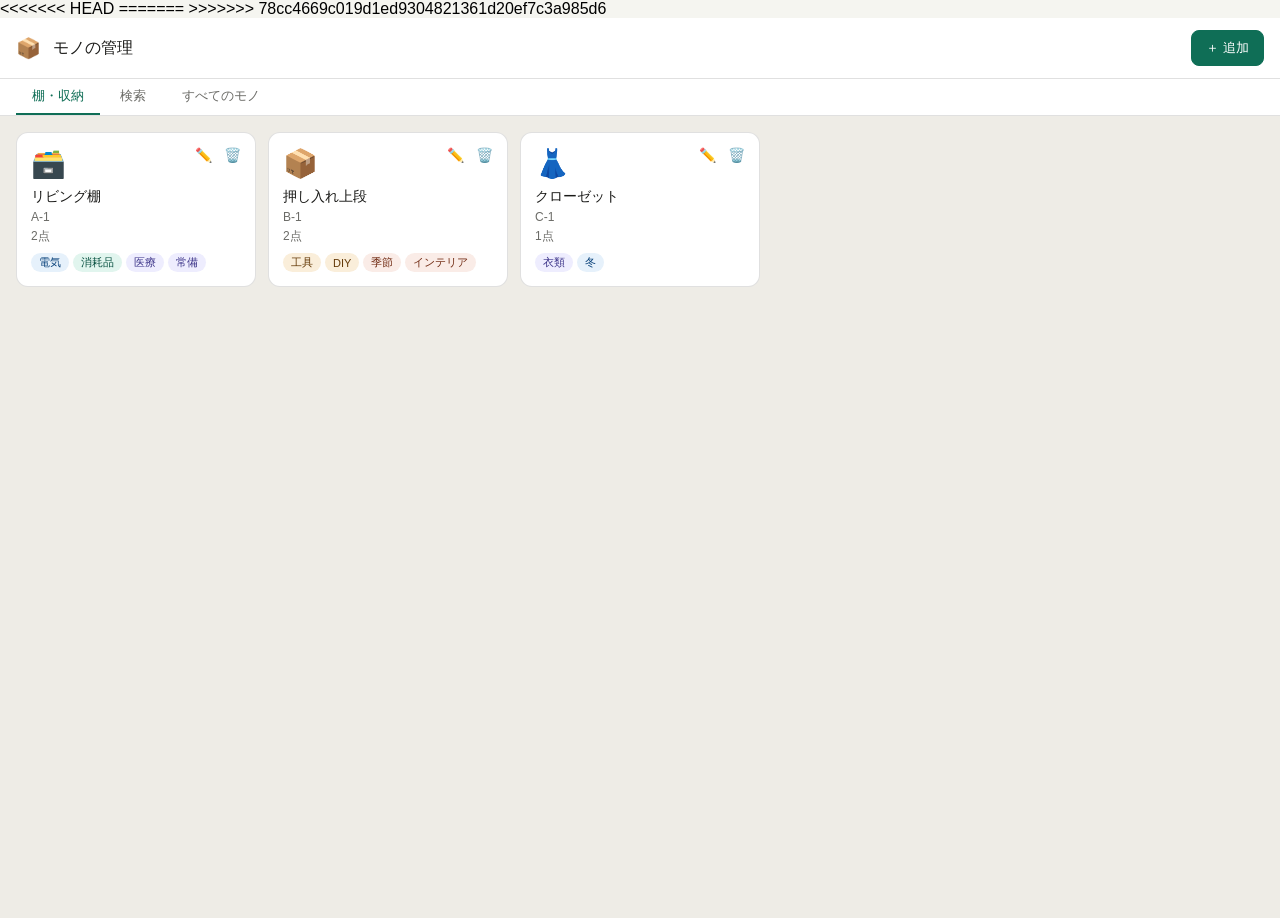
==== commit 07e7e75c: "Update index.html" ====
--- a/Application/index.html
+++ b/Application/index.html
@@ -4,6 +4,146 @@
     <meta charset="UTF-8">
     <meta name="viewport" content="width=device-width, initial-scale=1.0">
     <title> モノの管理 </title>
+<<<<<<< HEAD
+<style>
+* { box-sizing: border-box; margin: 0; padding: 0; }
+body { font-family: sans-serif; background: #f5f5f0; }
+:root {
+  --c-teal-50: #E1F5EE; --c-teal-100: #9FE1CB; --c-teal-200: #5DCAA5;
+  --c-teal-600: #0F6E56; --c-teal-800: #085041;
+  --c-purple-50: #EEEDFE; --c-purple-600: #534AB7; --c-purple-800: #3C3489;
+  --c-amber-50: #FAEEDA; --c-amber-600: #854F0B; --c-amber-800: #633806;
+  --c-coral-50: #FAECE7; --c-coral-600: #993C1D; --c-coral-800: #712B13;
+  --c-blue-50: #E6F1FB; --c-blue-600: #185FA5; --c-blue-800: #0C447C;
+  --c-green-50: #EAF3DE; --c-green-600: #3B6D11; --c-green-800: #27500A;
+  --c-gray-100: #D3D1C7; --c-gray-400: #888780;
+  --color-background-primary: #ffffff;
+  --color-background-secondary: #f5f5f0;
+  --color-background-tertiary: #eeece6;
+  --color-text-primary: #1a1a18;
+  --color-text-secondary: #6b6b67;
+  --color-border-tertiary: rgba(0,0,0,0.12);
+  --color-border-secondary: rgba(0,0,0,0.22);
+  --border-radius-md: 8px;
+  --border-radius-lg: 12px;
+}
+#app {
+  display: flex; flex-direction: column; min-height: 100vh;
+  background: var(--color-background-tertiary);
+}
+
+#topbar {
+  background: var(--color-background-primary);
+  border-bottom: 0.5px solid var(--color-border-tertiary);
+  padding: 12px 16px; display: flex; align-items: center; gap: 12px;
+}
+#topbar h1 { font-size: 16px; font-weight: 500; color: var(--color-text-primary); flex: 1; }
+#topbar span { font-size: 20px; }
+
+#nav { display: flex; gap: 4px; padding: 0 16px; background: var(--color-background-primary); border-bottom: 0.5px solid var(--color-border-tertiary); }
+.nav-btn { padding: 8px 16px; font-size: 13px; background: none; border: none; border-bottom: 2px solid transparent; color: var(--color-text-secondary); cursor: pointer; font-family: sans-serif; transition: all 0.15s; }
+.nav-btn.active { color: var(--c-teal-600); border-bottom-color: var(--c-teal-600); font-weight: 500; }
+.nav-btn:hover:not(.active) { color: var(--color-text-primary); background: var(--color-background-secondary); }
+
+#content { flex: 1; padding: 16px; overflow-y: auto; }
+
+.view { display: none; }
+.view.active { display: block; }
+
+.search-bar { display: flex; gap: 8px; margin-bottom: 16px; }
+.search-bar input { flex: 1; padding: 8px 12px; border: 0.5px solid var(--color-border-secondary); border-radius: var(--border-radius-md); font-size: 14px; background: var(--color-background-primary); color: var(--color-text-primary); font-family: sans-serif; }
+.search-bar input:focus { outline: none; border-color: var(--c-teal-600); box-shadow: 0 0 0 2px rgba(15,110,86,0.1); }
+
+.btn { padding: 8px 14px; border: 0.5px solid var(--color-border-secondary); border-radius: var(--border-radius-md); background: var(--color-background-primary); color: var(--color-text-primary); cursor: pointer; font-size: 13px; font-family: sans-serif; transition: all 0.15s; white-space: nowrap; }
+.btn:hover { background: var(--color-background-secondary); }
+.btn:active { transform: scale(0.98); }
+.btn.primary { background: var(--c-teal-600); color: white; border-color: var(--c-teal-600); }
+.btn.primary:hover { background: var(--c-teal-800); }
+
+.grid { display: grid; grid-template-columns: repeat(auto-fill, minmax(200px, 1fr)); gap: 12px; }
+
+.storage-card {
+  background: var(--color-background-primary); border: 0.5px solid var(--color-border-tertiary);
+  border-radius: var(--border-radius-lg); padding: 14px; cursor: pointer;
+  transition: all 0.15s; position: relative;
+}
+.storage-card:hover { border-color: var(--color-border-secondary); transform: translateY(-1px); }
+.storage-card .card-icon { font-size: 28px; margin-bottom: 8px; }
+.storage-card .card-name { font-size: 14px; font-weight: 500; color: var(--color-text-primary); margin-bottom: 4px; }
+.storage-card .card-count { font-size: 12px; color: var(--color-text-secondary); }
+.storage-card .card-tags { display: flex; flex-wrap: wrap; gap: 4px; margin-top: 8px; }
+
+.tag { display: inline-flex; align-items: center; gap: 4px; padding: 2px 8px; border-radius: 20px; font-size: 11px; font-weight: 500; }
+.tag-teal  { background: var(--c-teal-50);   color: var(--c-teal-800); }
+.tag-purple{ background: var(--c-purple-50);  color: var(--c-purple-800); }
+.tag-amber { background: var(--c-amber-50);   color: var(--c-amber-800); }
+.tag-coral { background: var(--c-coral-50);   color: var(--c-coral-800); }
+.tag-blue  { background: var(--c-blue-50);    color: var(--c-blue-800); }
+.tag-green { background: var(--c-green-50);   color: var(--c-green-800); }
+
+.empty-state { text-align: center; padding: 48px 24px; color: var(--color-text-secondary); }
+.empty-state .icon { font-size: 48px; margin-bottom: 12px; }
+.empty-state p { font-size: 14px; }
+
+.modal-overlay {
+  display: none; position: fixed; inset: 0; background: rgba(0,0,0,0.4);
+  z-index: 100; align-items: center; justify-content: center;
+}
+.modal-overlay.open { display: flex; }
+.modal {
+  background: var(--color-background-primary); border-radius: var(--border-radius-lg);
+  width: 100%; max-width: 480px; max-height: 80vh; overflow-y: auto;
+  border: 0.5px solid var(--color-border-tertiary); margin: 0 16px;
+}
+.modal-header { padding: 16px 20px; border-bottom: 0.5px solid var(--color-border-tertiary); display: flex; align-items: center; justify-content: space-between; }
+.modal-header h2 { font-size: 15px; font-weight: 500; }
+.modal-close { background: none; border: none; font-size: 18px; cursor: pointer; color: var(--color-text-secondary); padding: 4px; }
+.modal-body { padding: 20px; }
+.modal-footer { padding: 16px 20px; border-top: 0.5px solid var(--color-border-tertiary); display: flex; gap: 8px; justify-content: flex-end; }
+
+.form-group { margin-bottom: 16px; }
+.form-group label { display: block; font-size: 12px; font-weight: 500; color: var(--color-text-secondary); margin-bottom: 6px; text-transform: uppercase; letter-spacing: 0.04em; }
+.form-group input, .form-group select, .form-group textarea {
+  width: 100%; padding: 8px 12px; border: 0.5px solid var(--color-border-secondary);
+  border-radius: var(--border-radius-md); font-size: 14px; font-family: sans-serif;
+  background: var(--color-background-primary); color: var(--color-text-primary);
+}
+.form-group input:focus, .form-group select:focus, .form-group textarea:focus { outline: none; border-color: var(--c-teal-600); box-shadow: 0 0 0 2px rgba(15,110,86,0.1); }
+.form-group textarea { resize: vertical; min-height: 80px; }
+
+.detail-header { display: flex; align-items: center; gap: 12px; margin-bottom: 20px; }
+.detail-back { background: none; border: none; cursor: pointer; color: var(--color-text-secondary); font-size: 18px; padding: 4px 8px 4px 0; }
+.detail-back:hover { color: var(--color-text-primary); }
+
+.item-list { display: flex; flex-direction: column; gap: 8px; }
+.item-row {
+  display: flex; align-items: center; gap: 12px; padding: 12px;
+  background: var(--color-background-primary); border: 0.5px solid var(--color-border-tertiary);
+  border-radius: var(--border-radius-md);
+}
+.item-row .item-name { flex: 1; font-size: 14px; color: var(--color-text-primary); }
+.item-row .item-meta { font-size: 12px; color: var(--color-text-secondary); }
+.item-row .item-actions { display: flex; gap: 6px; }
+.icon-btn { background: none; border: none; cursor: pointer; color: var(--color-text-secondary); padding: 4px; border-radius: 4px; font-size: 14px; }
+.icon-btn:hover { color: var(--color-text-primary); background: var(--color-background-secondary); }
+
+.tag-filter { display: flex; flex-wrap: wrap; gap: 6px; margin-bottom: 16px; }
+.tag-filter-btn { padding: 4px 12px; border-radius: 20px; font-size: 12px; border: 0.5px solid var(--color-border-secondary); background: var(--color-background-primary); cursor: pointer; color: var(--color-text-secondary); transition: all 0.15s; }
+.tag-filter-btn.active { background: var(--c-teal-600); color: white; border-color: var(--c-teal-600); }
+
+.tag-input-wrap { display: flex; flex-wrap: wrap; gap: 6px; padding: 8px; border: 0.5px solid var(--color-border-secondary); border-radius: var(--border-radius-md); min-height: 42px; cursor: text; }
+.tag-input-wrap input { border: none; outline: none; font-size: 13px; background: transparent; color: var(--color-text-primary); font-family: sans-serif; min-width: 80px; flex: 1; }
+.tag-removable { display: inline-flex; align-items: center; gap: 4px; }
+.tag-removable button { background: none; border: none; cursor: pointer; font-size: 10px; opacity: 0.6; }
+
+.storage-icon-select { display: flex; flex-wrap: wrap; gap: 8px; }
+.icon-opt { font-size: 22px; width: 40px; height: 40px; display: flex; align-items: center; justify-content: center; border: 0.5px solid var(--color-border-secondary); border-radius: var(--border-radius-md); cursor: pointer; transition: all 0.15s; }
+.icon-opt.selected { border-color: var(--c-teal-600); background: var(--c-teal-50); }
+
+.search-results-info { font-size: 12px; color: var(--color-text-secondary); margin-bottom: 12px; }
+.location-badge { display: inline-flex; align-items: center; gap: 4px; padding: 2px 8px; background: var(--color-background-secondary); border-radius: 20px; font-size: 12px; color: var(--color-text-secondary); }
+</style>
+=======
     <style>
     * { box-sizing: border-box; margin: 0; padding: 0; }
     body { font-family: sans-serif; background: #f5f5f0; }
@@ -27,6 +167,7 @@
     --border-radius-lg: 12px;
     }
     </style>
+>>>>>>> 78cc4669c019d1ed9304821361d20ef7c3a985d6
 </head>
 <body>
     <div id="app">
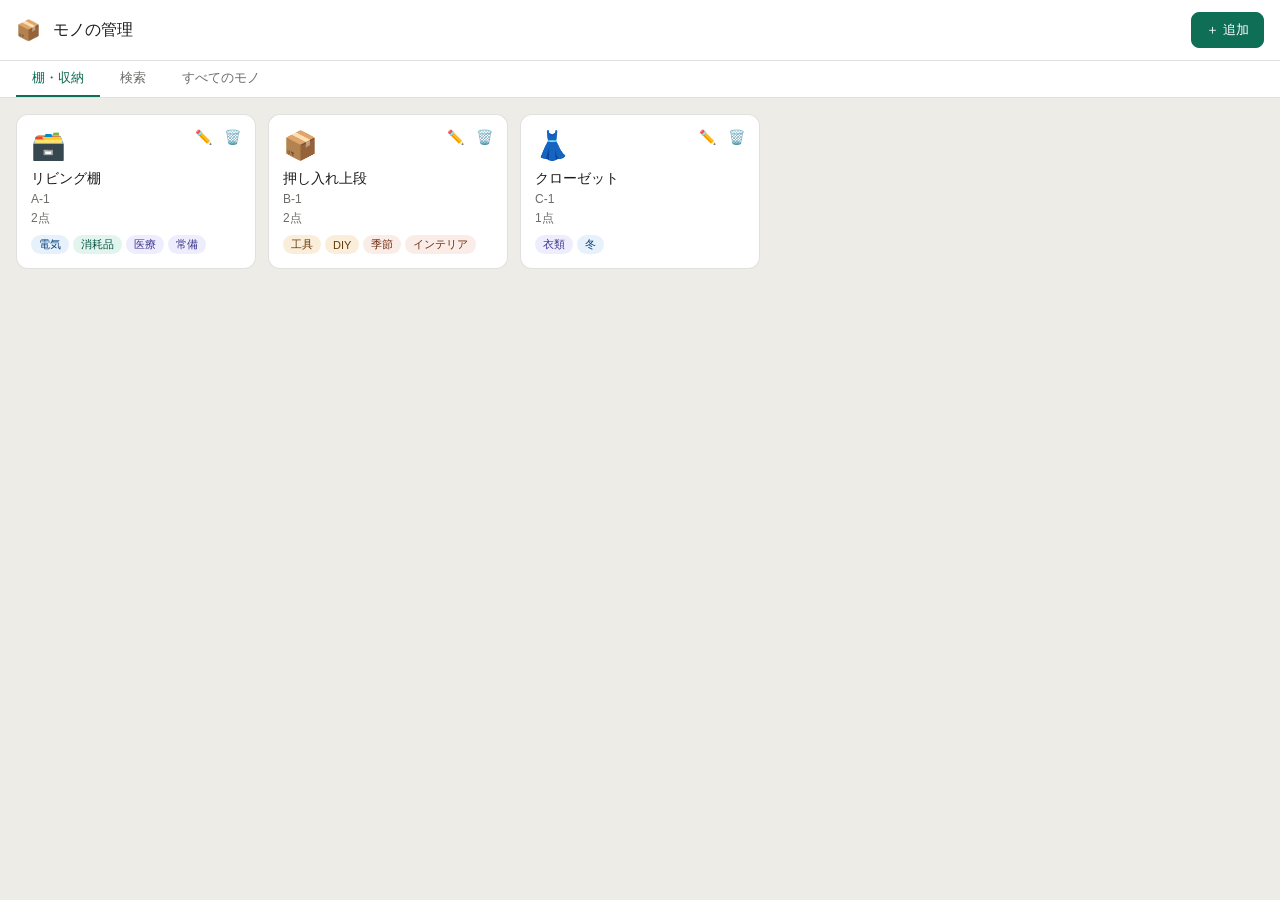
==== commit 8cece365: "Update index.html" ====
--- a/Application/index.html
+++ b/Application/index.html
@@ -4,7 +4,6 @@
     <meta charset="UTF-8">
     <meta name="viewport" content="width=device-width, initial-scale=1.0">
     <title> モノの管理 </title>
-<<<<<<< HEAD
 <style>
 * { box-sizing: border-box; margin: 0; padding: 0; }
 body { font-family: sans-serif; background: #f5f5f0; }
@@ -143,31 +142,6 @@
 .search-results-info { font-size: 12px; color: var(--color-text-secondary); margin-bottom: 12px; }
 .location-badge { display: inline-flex; align-items: center; gap: 4px; padding: 2px 8px; background: var(--color-background-secondary); border-radius: 20px; font-size: 12px; color: var(--color-text-secondary); }
 </style>
-=======
-    <style>
-    * { box-sizing: border-box; margin: 0; padding: 0; }
-    body { font-family: sans-serif; background: #f5f5f0; }
-    :root {
-    --c-teal-50: #E1F5EE; --c-teal-100: #9FE1CB; --c-teal-200: #5DCAA5;
-    --c-teal-600: #0F6E56; --c-teal-800: #085041;
-    --c-purple-50: #EEEDFE; --c-purple-600: #534AB7; --c-purple-800: #3C3489;
-    --c-amber-50: #FAEEDA; --c-amber-600: #854F0B; --c-amber-800: #633806;
-    --c-coral-50: #FAECE7; --c-coral-600: #993C1D; --c-coral-800: #712B13;
-    --c-blue-50: #E6F1FB; --c-blue-600: #185FA5; --c-blue-800: #0C447C;
-    --c-green-50: #EAF3DE; --c-green-600: #3B6D11; --c-green-800: #27500A;
-    --c-gray-100: #D3D1C7; --c-gray-400: #888780;
-    --color-background-primary: #ffffff;
-    --color-background-secondary: #f5f5f0;
-    --color-background-tertiary: #eeece6;
-    --color-text-primary: #1a1a18;
-    --color-text-secondary: #6b6b67;
-    --color-border-tertiary: rgba(0,0,0,0.12);
-    --color-border-secondary: rgba(0,0,0,0.22);
-    --border-radius-md: 8px;
-    --border-radius-lg: 12px;
-    }
-    </style>
->>>>>>> 78cc4669c019d1ed9304821361d20ef7c3a985d6
 </head>
 <body>
     <div id="app">
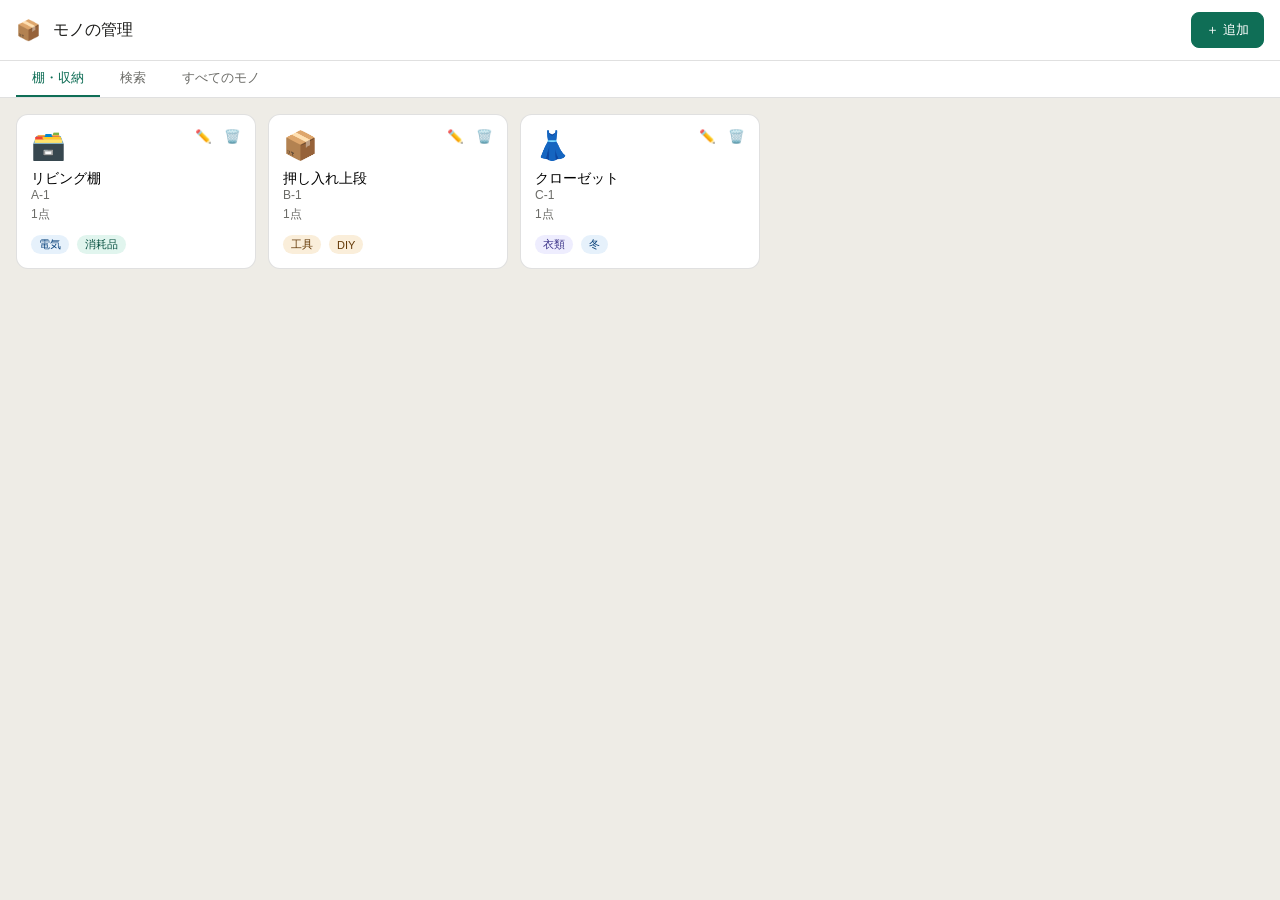
==== commit 1a405479: "Update index.html" ====
--- a/Application/index.html
+++ b/Application/index.html
@@ -1,561 +1,478 @@
 <!DOCTYPE html>
 <html lang="ja">
 <head>
-    <meta charset="UTF-8">
-    <meta name="viewport" content="width=device-width, initial-scale=1.0">
-    <title> モノの管理 </title>
-<style>
-* { box-sizing: border-box; margin: 0; padding: 0; }
-body { font-family: sans-serif; background: #f5f5f0; }
-:root {
-  --c-teal-50: #E1F5EE; --c-teal-100: #9FE1CB; --c-teal-200: #5DCAA5;
-  --c-teal-600: #0F6E56; --c-teal-800: #085041;
-  --c-purple-50: #EEEDFE; --c-purple-600: #534AB7; --c-purple-800: #3C3489;
-  --c-amber-50: #FAEEDA; --c-amber-600: #854F0B; --c-amber-800: #633806;
-  --c-coral-50: #FAECE7; --c-coral-600: #993C1D; --c-coral-800: #712B13;
-  --c-blue-50: #E6F1FB; --c-blue-600: #185FA5; --c-blue-800: #0C447C;
-  --c-green-50: #EAF3DE; --c-green-600: #3B6D11; --c-green-800: #27500A;
-  --c-gray-100: #D3D1C7; --c-gray-400: #888780;
-  --color-background-primary: #ffffff;
-  --color-background-secondary: #f5f5f0;
-  --color-background-tertiary: #eeece6;
-  --color-text-primary: #1a1a18;
-  --color-text-secondary: #6b6b67;
-  --color-border-tertiary: rgba(0,0,0,0.12);
-  --color-border-secondary: rgba(0,0,0,0.22);
-  --border-radius-md: 8px;
-  --border-radius-lg: 12px;
-}
-#app {
-  display: flex; flex-direction: column; min-height: 100vh;
-  background: var(--color-background-tertiary);
-}
-
-#topbar {
-  background: var(--color-background-primary);
-  border-bottom: 0.5px solid var(--color-border-tertiary);
-  padding: 12px 16px; display: flex; align-items: center; gap: 12px;
-}
-#topbar h1 { font-size: 16px; font-weight: 500; color: var(--color-text-primary); flex: 1; }
-#topbar span { font-size: 20px; }
-
-#nav { display: flex; gap: 4px; padding: 0 16px; background: var(--color-background-primary); border-bottom: 0.5px solid var(--color-border-tertiary); }
-.nav-btn { padding: 8px 16px; font-size: 13px; background: none; border: none; border-bottom: 2px solid transparent; color: var(--color-text-secondary); cursor: pointer; font-family: sans-serif; transition: all 0.15s; }
-.nav-btn.active { color: var(--c-teal-600); border-bottom-color: var(--c-teal-600); font-weight: 500; }
-.nav-btn:hover:not(.active) { color: var(--color-text-primary); background: var(--color-background-secondary); }
-
-#content { flex: 1; padding: 16px; overflow-y: auto; }
-
-.view { display: none; }
-.view.active { display: block; }
-
-.search-bar { display: flex; gap: 8px; margin-bottom: 16px; }
-.search-bar input { flex: 1; padding: 8px 12px; border: 0.5px solid var(--color-border-secondary); border-radius: var(--border-radius-md); font-size: 14px; background: var(--color-background-primary); color: var(--color-text-primary); font-family: sans-serif; }
-.search-bar input:focus { outline: none; border-color: var(--c-teal-600); box-shadow: 0 0 0 2px rgba(15,110,86,0.1); }
-
-.btn { padding: 8px 14px; border: 0.5px solid var(--color-border-secondary); border-radius: var(--border-radius-md); background: var(--color-background-primary); color: var(--color-text-primary); cursor: pointer; font-size: 13px; font-family: sans-serif; transition: all 0.15s; white-space: nowrap; }
-.btn:hover { background: var(--color-background-secondary); }
-.btn:active { transform: scale(0.98); }
-.btn.primary { background: var(--c-teal-600); color: white; border-color: var(--c-teal-600); }
-.btn.primary:hover { background: var(--c-teal-800); }
-
-.grid { display: grid; grid-template-columns: repeat(auto-fill, minmax(200px, 1fr)); gap: 12px; }
-
-.storage-card {
-  background: var(--color-background-primary); border: 0.5px solid var(--color-border-tertiary);
-  border-radius: var(--border-radius-lg); padding: 14px; cursor: pointer;
-  transition: all 0.15s; position: relative;
-}
-.storage-card:hover { border-color: var(--color-border-secondary); transform: translateY(-1px); }
-.storage-card .card-icon { font-size: 28px; margin-bottom: 8px; }
-.storage-card .card-name { font-size: 14px; font-weight: 500; color: var(--color-text-primary); margin-bottom: 4px; }
-.storage-card .card-count { font-size: 12px; color: var(--color-text-secondary); }
-.storage-card .card-tags { display: flex; flex-wrap: wrap; gap: 4px; margin-top: 8px; }
-
-.tag { display: inline-flex; align-items: center; gap: 4px; padding: 2px 8px; border-radius: 20px; font-size: 11px; font-weight: 500; }
-.tag-teal  { background: var(--c-teal-50);   color: var(--c-teal-800); }
-.tag-purple{ background: var(--c-purple-50);  color: var(--c-purple-800); }
-.tag-amber { background: var(--c-amber-50);   color: var(--c-amber-800); }
-.tag-coral { background: var(--c-coral-50);   color: var(--c-coral-800); }
-.tag-blue  { background: var(--c-blue-50);    color: var(--c-blue-800); }
-.tag-green { background: var(--c-green-50);   color: var(--c-green-800); }
-
-.empty-state { text-align: center; padding: 48px 24px; color: var(--color-text-secondary); }
-.empty-state .icon { font-size: 48px; margin-bottom: 12px; }
-.empty-state p { font-size: 14px; }
-
-.modal-overlay {
-  display: none; position: fixed; inset: 0; background: rgba(0,0,0,0.4);
-  z-index: 100; align-items: center; justify-content: center;
-}
-.modal-overlay.open { display: flex; }
-.modal {
-  background: var(--color-background-primary); border-radius: var(--border-radius-lg);
-  width: 100%; max-width: 480px; max-height: 80vh; overflow-y: auto;
-  border: 0.5px solid var(--color-border-tertiary); margin: 0 16px;
-}
-.modal-header { padding: 16px 20px; border-bottom: 0.5px solid var(--color-border-tertiary); display: flex; align-items: center; justify-content: space-between; }
-.modal-header h2 { font-size: 15px; font-weight: 500; }
-.modal-close { background: none; border: none; font-size: 18px; cursor: pointer; color: var(--color-text-secondary); padding: 4px; }
-.modal-body { padding: 20px; }
-.modal-footer { padding: 16px 20px; border-top: 0.5px solid var(--color-border-tertiary); display: flex; gap: 8px; justify-content: flex-end; }
-
-.form-group { margin-bottom: 16px; }
-.form-group label { display: block; font-size: 12px; font-weight: 500; color: var(--color-text-secondary); margin-bottom: 6px; text-transform: uppercase; letter-spacing: 0.04em; }
-.form-group input, .form-group select, .form-group textarea {
-  width: 100%; padding: 8px 12px; border: 0.5px solid var(--color-border-secondary);
-  border-radius: var(--border-radius-md); font-size: 14px; font-family: sans-serif;
-  background: var(--color-background-primary); color: var(--color-text-primary);
-}
-.form-group input:focus, .form-group select:focus, .form-group textarea:focus { outline: none; border-color: var(--c-teal-600); box-shadow: 0 0 0 2px rgba(15,110,86,0.1); }
-.form-group textarea { resize: vertical; min-height: 80px; }
-
-.detail-header { display: flex; align-items: center; gap: 12px; margin-bottom: 20px; }
-.detail-back { background: none; border: none; cursor: pointer; color: var(--color-text-secondary); font-size: 18px; padding: 4px 8px 4px 0; }
-.detail-back:hover { color: var(--color-text-primary); }
-
-.item-list { display: flex; flex-direction: column; gap: 8px; }
-.item-row {
-  display: flex; align-items: center; gap: 12px; padding: 12px;
-  background: var(--color-background-primary); border: 0.5px solid var(--color-border-tertiary);
-  border-radius: var(--border-radius-md);
-}
-.item-row .item-name { flex: 1; font-size: 14px; color: var(--color-text-primary); }
-.item-row .item-meta { font-size: 12px; color: var(--color-text-secondary); }
-.item-row .item-actions { display: flex; gap: 6px; }
-.icon-btn { background: none; border: none; cursor: pointer; color: var(--color-text-secondary); padding: 4px; border-radius: 4px; font-size: 14px; }
-.icon-btn:hover { color: var(--color-text-primary); background: var(--color-background-secondary); }
-
-.tag-filter { display: flex; flex-wrap: wrap; gap: 6px; margin-bottom: 16px; }
-.tag-filter-btn { padding: 4px 12px; border-radius: 20px; font-size: 12px; border: 0.5px solid var(--color-border-secondary); background: var(--color-background-primary); cursor: pointer; color: var(--color-text-secondary); transition: all 0.15s; }
-.tag-filter-btn.active { background: var(--c-teal-600); color: white; border-color: var(--c-teal-600); }
-
-.tag-input-wrap { display: flex; flex-wrap: wrap; gap: 6px; padding: 8px; border: 0.5px solid var(--color-border-secondary); border-radius: var(--border-radius-md); min-height: 42px; cursor: text; }
-.tag-input-wrap input { border: none; outline: none; font-size: 13px; background: transparent; color: var(--color-text-primary); font-family: sans-serif; min-width: 80px; flex: 1; }
-.tag-removable { display: inline-flex; align-items: center; gap: 4px; }
-.tag-removable button { background: none; border: none; cursor: pointer; font-size: 10px; opacity: 0.6; }
-
-.storage-icon-select { display: flex; flex-wrap: wrap; gap: 8px; }
-.icon-opt { font-size: 22px; width: 40px; height: 40px; display: flex; align-items: center; justify-content: center; border: 0.5px solid var(--color-border-secondary); border-radius: var(--border-radius-md); cursor: pointer; transition: all 0.15s; }
-.icon-opt.selected { border-color: var(--c-teal-600); background: var(--c-teal-50); }
-
-.search-results-info { font-size: 12px; color: var(--color-text-secondary); margin-bottom: 12px; }
-.location-badge { display: inline-flex; align-items: center; gap: 4px; padding: 2px 8px; background: var(--color-background-secondary); border-radius: 20px; font-size: 12px; color: var(--color-text-secondary); }
-</style>
+<meta charset="UTF-8" />
+<meta name="viewport" content="width=device-width, initial-scale=1.0" />
+<title>モノの管理</title>
+<link rel="stylesheet" href="style.css">
 </head>
 <body>
-    <div id="app">
-      <div id="topbar">
-        <span>📦</span>
-        <h1>モノの管理</h1>
-        <button class="btn primary" id="addBtn" onclick="handleAdd()">＋ 追加</button>
-      </div>
-      <div id="nav">
-        <button class="nav-btn active" onclick="switchView('shelves', this)">棚・収納</button>
-        <button class="nav-btn" onclick="switchView('search', this)">検索</button>
-        <button class="nav-btn" onclick="switchView('all-items', this)">すべてのモノ</button>
-      </div>
-      <div id="content">
-        <div id="view-shelves" class="view active"></div>
-        <div id="view-search" class="view"></div>
-        <div id="view-all-items" class="view"></div>
-        <div id="view-shelf-detail" class="view"></div>
-      </div>
-    </div>
-
-    <div class="modal-overlay" id="storageModal">
-      <div class="modal">
-        <div class="modal-header">
-          <h2 id="storageModalTitle">収納場所を追加</h2>
-          <button class="modal-close" onclick="closeModal('storageModal')">✕</button>
+
+<div id="app">
+  <div id="topbar">
+    <span>📦</span>
+    <h1>モノの管理</h1>
+    <button class="btn primary" id="addBtn" onclick="handleAdd()">＋ 追加</button>
+  </div>
+  <div id="nav">
+    <button class="nav-btn active" onclick="switchView('shelves', this)">棚・収納</button>
+    <button class="nav-btn" onclick="switchView('search', this)">検索</button>
+    <button class="nav-btn" onclick="switchView('all-items', this)">すべてのモノ</button>
+  </div>
+  <div id="content">
+    <div id="view-shelves" class="view active"></div>
+    <div id="view-search" class="view"></div>
+    <div id="view-all-items" class="view"></div>
+    <div id="view-shelf-detail" class="view"></div>
+  </div>
+</div>
+
+<div class="modal-overlay" id="storageModal">
+  <div class="modal">
+    <div class="modal-header">
+      <h2 id="storageModalTitle">収納場所を追加</h2>
+      <button class="modal-close" onclick="closeModal('storageModal')">✕</button>
+    </div>
+    <div class="modal-body">
+      <div class="form-group">
+        <label>アイコン</label>
+        <div class="storage-icon-select" id="iconSelect" style="display:flex; gap:8px; flex-wrap:wrap; margin-bottom:8px;"></div>
+      </div>
+      <div class="form-group">
+        <label>名前</label>
+        <input type="text" id="storageName" placeholder="例: リビング棚、押し入れ上段" />
+      </div>
+      <div class="form-group">
+        <label>番号・メモ</label>
+        <input type="text" id="storageNum" placeholder="例: A-1、2段目左" />
+      </div>
+    </div>
+    <div class="modal-footer">
+      <button class="btn" onclick="closeModal('storageModal')">キャンセル</button>
+      <button class="btn primary" onclick="saveStorage()">保存</button>
+    </div>
+  </div>
+</div>
+
+<div class="modal-overlay" id="itemModal">
+  <div class="modal">
+    <div class="modal-header">
+      <h2 id="itemModalTitle">モノを追加</h2>
+      <button class="modal-close" onclick="closeModal('itemModal')">✕</button>
+    </div>
+    <div class="modal-body">
+      <div class="form-group">
+        <label>モノの名前</label>
+        <input type="text" id="itemName" placeholder="例: 冬用コート、電池（単3）" />
+      </div>
+      <div class="form-group">
+        <label>収納場所</label>
+        <select id="itemStorage"></select>
+      </div>
+      <div class="form-group">
+        <label>メモ</label>
+        <textarea id="itemNote" placeholder="詳細、個数、状態など"></textarea>
+      </div>
+      <div class="form-group">
+        <label>画像</label>
+        <input type="file" id="itemImageFile" accept="image/*" onchange="previewImage(this)" />
+        <div class="preview-area"><img id="imgPreview" class="preview-img" src="" alt="プレビュー" /></div>
+      </div>
+      <div class="form-group">
+        <label>タグ（Enterで追加）</label>
+        <div class="tag-input-wrap" id="tagInputWrap" onclick="document.getElementById('tagInput').focus()">
+          <input type="text" id="tagInput" placeholder="タグを入力..." onkeydown="handleTagKey(event)" />
         </div>
-        <div class="modal-body">
-          <div class="form-group">
-            <label>アイコン</label>
-            <div class="storage-icon-select" id="iconSelect"></div>
-          </div>
-          <div class="form-group">
-            <label>名前</label>
-            <input type="text" id="storageName" placeholder="例: リビング棚、押し入れ上段" />
-          </div>
-          <div class="form-group">
-            <label>番号・メモ</label>
-            <input type="text" id="storageNum" placeholder="例: A-1、2段目左" />
-          </div>
-        </div>
-        <div class="modal-footer">
-          <button class="btn" onclick="closeModal('storageModal')">キャンセル</button>
-          <button class="btn primary" onclick="saveStorage()">保存</button>
-        </div>
-      </div>
-    </div>
-
-    <div class="modal-overlay" id="itemModal">
-      <div class="modal">
-        <div class="modal-header">
-          <h2 id="itemModalTitle">モノを追加</h2>
-          <button class="modal-close" onclick="closeModal('itemModal')">✕</button>
-        </div>
-        <div class="modal-body">
-          <div class="form-group">
-            <label>モノの名前</label>
-            <input type="text" id="itemName" placeholder="例: 冬用コート、電池（単3）" />
-          </div>
-          <div class="form-group">
-            <label>収納場所</label>
-            <select id="itemStorage"></select>
-          </div>
-          <div class="form-group">
-            <label>メモ</label>
-            <textarea id="itemNote" placeholder="詳細、個数、状態など"></textarea>
-          </div>
-          <div class="form-group">
-            <label>タグ（Enterで追加）</label>
-            <div class="tag-input-wrap" id="tagInputWrap" onclick="document.getElementById('tagInput').focus()">
-              <input type="text" id="tagInput" placeholder="タグを入力..." onkeydown="handleTagKey(event)" />
-            </div>
-          </div>
-        </div>
-        <div class="modal-footer">
-          <button class="btn" onclick="closeModal('itemModal')">キャンセル</button>
-          <button class="btn primary" onclick="saveItem()">保存</button>
-        </div>
-      </div>
-    </div>
-
-    <script>
-    const ICONS = ['📦','🗃️','🗄️','🧺','🚪','🧸','👗','🔧','📚','🍱','🧹','💊'];
-    const TAG_COLORS = ['tag-teal','tag-purple','tag-amber','tag-coral','tag-blue','tag-green'];
-
-    let state = {
-      storages: [
-        { id: 1, icon: '🗃️', name: 'リビング棚', num: 'A-1' },
-        { id: 2, icon: '📦', name: '押し入れ上段', num: 'B-1' },
-        { id: 3, icon: '👗', name: 'クローゼット', num: 'C-1' },
-      ],
-      items: [
-        { id: 1, name: '冬用コート', storageId: 3, note: 'グレー色', tags: ['衣類','冬'], createdAt: Date.now() },
-        { id: 2, name: '電池（単3）', storageId: 1, note: '予備10本', tags: ['電気','消耗品'], createdAt: Date.now() },
-        { id: 3, name: '工具セット', storageId: 2, note: 'ドライバー等', tags: ['工具','DIY'], createdAt: Date.now() },
-        { id: 4, name: '季節の飾り', storageId: 2, note: 'クリスマス用', tags: ['季節','インテリア'], createdAt: Date.now() },
-        { id: 5, name: 'お薬セット', storageId: 1, note: '常備薬一式', tags: ['医療','常備'], createdAt: Date.now() },
-      ],
-      nextStorageId: 4, nextItemId: 6,
-      editingStorageId: null, editingItemId: null,
-      currentShelfId: null, currentView: 'shelves',
-      pendingTags: [], selectedIcon: '📦',
-    };
-
-    function tagColor(tag) {
-      let h = 0;
-      for (let c of tag) h = (h * 31 + c.charCodeAt(0)) & 0xff;
-      return TAG_COLORS[h % TAG_COLORS.length];
+      </div>
+    </div>
+    <div class="modal-footer">
+      <button class="btn" onclick="closeModal('itemModal')">キャンセル</button>
+      <button class="btn primary" onclick="saveItem()">保存</button>
+    </div>
+  </div>
+</div>
+
+<div class="modal-overlay" id="imagePreviewModal">
+  <div class="modal" style="max-width: 400px; padding: 24px; text-align: center;">
+    <button class="modal-close" onclick="closeModal('imagePreviewModal')" style="position: absolute; top: 16px; right: 16px;">✕</button>
+    <h2 id="previewModalTitle" style="font-size: 18px; font-weight: 500; margin-bottom: 8px;"></h2>
+    <div id="previewModalLocation" style="font-size: 13px; color: var(--color-text-secondary);"></div>
+    <div id="previewModalImageContainer" class="preview-container">
+      </div>
+  </div>
+</div>
+
+<script>
+const ICONS = ['📦','🗃️','🗄️','🧺','🚪','🧸','👗','🔧','📚','🍱','🧹','💊'];
+const TAG_COLORS = ['tag-teal','tag-purple','tag-amber','tag-coral','tag-blue','tag-green'];
+
+let currentImageData = null; 
+let activeTagFilters = new Set(); 
+
+let state = {
+  storages: [
+    { id: 1, icon: '🗃️', name: 'リビング棚', num: 'A-1' },
+    { id: 2, icon: '📦', name: '押し入れ上段', num: 'B-1' },
+    { id: 3, icon: '👗', name: 'クローゼット', num: 'C-1' },
+  ],
+  items: [
+    { id: 1, name: '冬用コート', storageId: 3, note: 'グレー色', tags: ['衣類','冬'], image: null, createdAt: Date.now() },
+    { id: 2, name: '電池（単3）', storageId: 1, note: '予備10本', tags: ['電気','消耗品'], image: null, createdAt: Date.now() },
+    { id: 3, name: '工具セット', storageId: 2, note: 'ドライバー等', tags: ['工具','DIY'], image: null, createdAt: Date.now() },
+  ],
+  nextStorageId: 4, nextItemId: 4,
+  editingStorageId: null, editingItemId: null,
+  currentShelfId: null, currentView: 'shelves',
+  pendingTags: [], selectedIcon: '📦',
+};
+
+function tagColor(tag) {
+  let h = 0;
+  for (let c of tag) h = (h * 31 + c.charCodeAt(0)) & 0xff;
+  return TAG_COLORS[h % TAG_COLORS.length];
+}
+
+function renderTag(t, removable) {
+  const cls = tagColor(t);
+  if (removable) {
+    return `<span class="tag ${cls} tag-removable" style="display:inline-flex; align-items:center; gap:4px; padding:2px 8px; border-radius:20px; font-size:11px; margin-top:4px;">${t}<button type="button" onclick="removeTag('${t}')" style="background:none; border:none; cursor:pointer; opacity:0.6;">✕</button></span>`;
+  }
+  return `<span class="tag ${cls}" style="display:inline-flex; padding:2px 8px; border-radius:20px; font-size:11px; margin-top:4px; margin-right:4px;">${t}</span>`;
+}
+
+// アイテムの1行分を生成する共通関数
+// ダブルクリック（ondblclick）イベントを追加しています
+function createItemRowHtml(item, showLocation) {
+  const s = state.storages.find(x => x.id === item.storageId);
+  const imgHtml = item.image 
+    ? `<img src="${item.image}" class="item-img-thumb" />` 
+    : `<div class="item-img-thumb" style="display:flex; align-items:center; justify-content:center; font-size:20px;">${s ? s.icon : '📦'}</div>`;
+
+  const locationHtml = (showLocation && s) ? `<span class="location-badge" style="margin-bottom:4px;">${s.icon} ${s.name}${s.num ? ' · ' + s.num : ''}</span><br>` : '';
+
+  return `
+    <div class="item-row" ondblclick="openLargePreview(${item.id})" title="ダブルクリックで拡大">
+      ${imgHtml}
+      <div style="flex:1">
+        <div class="item-name">${item.name}</div>
+        ${locationHtml}
+        ${item.note ? `<div class="item-meta">${item.note}</div>` : ''}
+        <div style="display:flex; flex-wrap:wrap; gap:4px; margin-top:2px;">${item.tags.map(t => renderTag(t)).join('')}</div>
+      </div>
+      <div class="item-actions" style="display:flex; gap:6px;">
+        <button class="icon-btn" onclick="event.stopPropagation(); editItem(${item.id})">✏️</button>
+        <button class="icon-btn" onclick="event.stopPropagation(); deleteItem(${item.id})">🗑️</button>
+      </div>
+    </div>`;
+}
+
+// 画面切り替え
+function switchView(v, btn) {
+  if (btn) {
+    document.querySelectorAll('.nav-btn').forEach(b => b.classList.remove('active'));
+    btn.classList.add('active');
+  }
+  ['shelves','search','all-items','shelf-detail'].forEach(n =>
+    document.getElementById('view-' + n).classList.remove('active')
+  );
+  state.currentView = v;
+  document.getElementById('view-' + v).classList.add('active');
+  document.getElementById('addBtn').style.display = v === 'shelf-detail' ? 'none' : '';
+  
+  if (v === 'shelves') renderShelves();
+  if (v === 'search') renderSearch();
+  if (v === 'all-items') renderAllItems();
+}
+
+/* --- 棚・収納ビュー --- */
+function renderShelves() {
+  const el = document.getElementById('view-shelves');
+  if (!state.storages.length) {
+    el.innerHTML = `<div style="text-align:center; padding:48px 24px; color:var(--color-text-secondary);">📦<br>収納場所がまだありません</div>`;
+    return;
+  }
+  el.innerHTML = `<div class="grid">${state.storages.map(s => {
+    const items = state.items.filter(i => i.storageId === s.id);
+    const allTags = [...new Set(items.flatMap(i => i.tags))].slice(0, 4);
+    return `<div class="storage-card" onclick="openShelf(${s.id})">
+      <div style="font-size:28px; margin-bottom:8px;">${s.icon}</div>
+      <div class="card-name">${s.name}</div>
+      ${s.num ? `<div style="font-size:12px; color:var(--color-text-secondary); margin-bottom:4px;">${s.num}</div>` : ''}
+      <div class="card-count">${items.length}点</div>
+      <div style="display:flex; flex-wrap:wrap; gap:4px; margin-top:8px;">${allTags.map(t => renderTag(t)).join('')}</div>
+      <div style="position:absolute; top:10px; right:10px; display:flex; gap:4px;">
+        <button class="icon-btn" onclick="event.stopPropagation(); editStorage(${s.id})">✏️</button>
+        <button class="icon-btn" onclick="event.stopPropagation(); deleteStorage(${s.id})">🗑️</button>
+      </div>
+    </div>`;
+  }).join('')}</div>`;
+}
+
+function openShelf(id) {
+  state.currentShelfId = id;
+  document.querySelectorAll('.nav-btn').forEach(b => b.classList.remove('active'));
+  ['shelves','search','all-items'].forEach(n => document.getElementById('view-' + n).classList.remove('active'));
+  document.getElementById('view-shelf-detail').classList.add('active');
+  document.getElementById('addBtn').style.display = 'none';
+  state.currentView = 'shelf-detail';
+  renderShelfDetail();
+}
+
+function renderShelfDetail() {
+  const s = state.storages.find(x => x.id === state.currentShelfId);
+  if (!s) return;
+  const items = state.items.filter(i => i.storageId === s.id);
+  const el = document.getElementById('view-shelf-detail');
+  el.innerHTML = `
+    <div style="display:flex; align-items:center; gap:12px; margin-bottom:20px;">
+      <button onclick="switchView('shelves', document.querySelectorAll('.nav-btn')[0])" style="background:none; border:none; cursor:pointer; font-size:18px;">←</button>
+      <span style="font-size:24px">${s.icon}</span>
+      <div>
+        <div style="font-size:15px; font-weight:500;">${s.name}</div>
+        ${s.num ? `<div style="font-size:12px; color:gray;">${s.num}</div>` : ''}
+      </div>
+      <button class="btn primary" style="margin-left:auto;" onclick="openItemModal(null, ${s.id})">＋ モノを追加</button>
+    </div>
+    <div class="item-list">${items.map(item => createItemRowHtml(item, false)).join('')}</div>
+  `;
+}
+
+/* --- 検索ビュー --- */
+function renderSearch() {
+  const el = document.getElementById('view-search');
+  const allTags = [...new Set(state.items.flatMap(i => i.tags))];
+  el.innerHTML = `
+    <div class="search-bar">
+      <input type="text" id="searchInput" placeholder="名前・タグ・メモで検索..." oninput="doSearch()" />
+    </div>
+    <div id="tagFilter" style="display:flex; flex-wrap:wrap; gap:6px; margin-bottom:16px;">
+      ${allTags.map(t => {
+        const isActive = activeTagFilters.has(t);
+        return `<button onclick="toggleTagFilter('${t}')" style="padding:4px 12px; border-radius:20px; font-size:12px; border:1px solid #ccc; cursor:pointer; ${isActive ? 'background:var(--c-teal-600); color:white;' : 'background:white;'}">${t}</button>`;
+      }).join('')}
+    </div>
+    <div id="searchResults"></div>`;
+  doSearch();
+}
+
+function toggleTagFilter(tag) {
+  if (activeTagFilters.has(tag)) activeTagFilters.delete(tag);
+  else activeTagFilters.add(tag);
+  renderSearch(); 
+}
+
+function doSearch() {
+  const q = (document.getElementById('searchInput')?.value || '').toLowerCase();
+  const results = state.items.filter(item => {
+    const matchQ = !q || item.name.toLowerCase().includes(q)
+      || item.tags.some(t => t.toLowerCase().includes(q))
+      || item.note?.toLowerCase().includes(q);
+    const matchTag = activeTagFilters.size === 0
+      || [...activeTagFilters].every(t => item.tags.includes(t));
+    return matchQ && matchTag;
+  });
+  
+  const el = document.getElementById('searchResults');
+  if (!el) return;
+  el.innerHTML = `<div style="font-size:12px; color:gray; margin-bottom:12px;">${results.length}件見つかりました</div>` +
+    `<div class="item-list">${results.map(item => createItemRowHtml(item, true)).join('')}</div>`;
+}
+
+/* --- すべてのモノビュー --- */
+function renderAllItems() {
+  const el = document.getElementById('view-all-items');
+  el.innerHTML = `<div class="item-list">${state.items.map(item => createItemRowHtml(item, true)).join('')}</div>`;
+}
+
+/* --- データ操作・モーダル管理 --- */
+function handleAdd() {
+  if (state.currentView === 'shelves' || state.currentView === 'all-items') openStorageModal();
+  else openItemModal(null, state.currentShelfId);
+}
+
+// 収納場所の追加・編集
+function openStorageModal(id) {
+  state.editingStorageId = id || null;
+  const s = id ? state.storages.find(x => x.id === id) : null;
+  document.getElementById('storageModalTitle').textContent = id ? '収納場所を編集' : '収納場所を追加';
+  document.getElementById('storageName').value = s?.name || '';
+  document.getElementById('storageNum').value = s?.num || '';
+  state.selectedIcon = s?.icon || '📦';
+  
+  document.getElementById('iconSelect').innerHTML = ICONS.map(ic =>
+    `<div onclick="selectIcon('${ic}', this)" style="font-size:24px; width:40px; height:40px; display:flex; align-items:center; justify-content:center; border:1px solid ${ic === state.selectedIcon ? 'var(--c-teal-600)' : '#ccc'}; border-radius:8px; cursor:pointer; background:${ic === state.selectedIcon ? 'var(--c-teal-50)' : 'transparent'};">${ic}</div>`
+  ).join('');
+  document.getElementById('storageModal').classList.add('open');
+}
+
+function selectIcon(ic, el) {
+  state.selectedIcon = ic;
+  Array.from(el.parentNode.children).forEach(e => {
+    e.style.borderColor = '#ccc'; e.style.background = 'transparent';
+  });
+  el.style.borderColor = 'var(--c-teal-600)'; el.style.background = 'var(--c-teal-50)';
+}
+
+function editStorage(id) { openStorageModal(id); }
+function deleteStorage(id) {
+  if (!confirm('この収納場所を削除しますか？（中のモノも削除されます）')) return;
+  state.storages = state.storages.filter(s => s.id !== id);
+  state.items = state.items.filter(i => i.storageId !== id);
+  renderShelves();
+}
+
+function saveStorage() {
+  const name = document.getElementById('storageName').value.trim();
+  if (!name) return alert('名前を入力してください');
+  const num = document.getElementById('storageNum').value.trim();
+  if (state.editingStorageId) {
+    const s = state.storages.find(x => x.id === state.editingStorageId);
+    Object.assign(s, { name, num, icon: state.selectedIcon });
+  } else {
+    state.storages.push({ id: state.nextStorageId++, icon: state.selectedIcon, name, num });
+  }
+  closeModal('storageModal');
+  renderShelves();
+}
+
+// モノの追加・編集
+function openItemModal(id, defaultStorageId) {
+  state.editingItemId = id || null;
+  state.pendingTags = [];
+  const item = id ? state.items.find(x => x.id === id) : null;
+  if (item) state.pendingTags = [...item.tags];
+  
+  document.getElementById('itemModalTitle').textContent = id ? 'モノを編集' : 'モノを追加';
+  document.getElementById('itemName').value = item?.name || '';
+  document.getElementById('itemNote').value = item?.note || '';
+  
+  const sel = document.getElementById('itemStorage');
+  sel.innerHTML = state.storages.map(s =>
+    `<option value="${s.id}" ${(item?.storageId || defaultStorageId) === s.id ? 'selected' : ''}>${s.icon} ${s.name}${s.num ? ' (' + s.num + ')' : ''}</option>`
+  ).join('');
+
+  const preview = document.getElementById('imgPreview');
+  const fileInput = document.getElementById('itemImageFile');
+  fileInput.value = ''; 
+  currentImageData = item?.image || null;
+  
+  if (currentImageData) {
+    preview.src = currentImageData;
+    preview.style.display = 'block';
+  } else {
+    preview.style.display = 'none';
+  }
+
+  renderTagInput();
+  document.getElementById('itemModal').classList.add('open');
+}
+
+// 画像プレビュー処理（追加用）
+function previewImage(input) {
+  const file = input.files[0];
+  const preview = document.getElementById('imgPreview');
+  if (file) {
+    const reader = new FileReader();
+    reader.onload = function(e) {
+      currentImageData = e.target.result;
+      preview.src = currentImageData;
+      preview.style.display = 'block';
     }
-
-    function renderTag(t, removable) {
-      const cls = tagColor(t);
-      if (removable) {
-        return `<span class="tag ${cls} tag-removable">${t}<button type="button" onclick="removeTag('${t}')">✕</button></span>`;
-      }
-      return `<span class="tag ${cls}">${t}</span>`;
+    reader.readAsDataURL(file);
+  } else {
+    currentImageData = null;
+    preview.style.display = 'none';
+  }
+}
+
+// 拡大プレビュー処理 (ダブルクリックで発火)
+function openLargePreview(id) {
+  const item = state.items.find(x => x.id === id);
+  if (!item) return;
+
+  const storage = state.storages.find(x => x.id === item.storageId);
+
+  document.getElementById('previewModalTitle').textContent = item.name;
+  document.getElementById('previewModalLocation').textContent = storage ? `${storage.icon} ${storage.name}` : '';
+
+  const container = document.getElementById('previewModalImageContainer');
+  if (item.image) {
+    container.innerHTML = `<img src="${item.image}" alt="${item.name}" />`;
+  } else {
+    container.innerHTML = `<span class="preview-no-image">No image</span>`;
+  }
+
+  document.getElementById('imagePreviewModal').classList.add('open');
+}
+
+// タグ入力処理
+function renderTagInput() {
+  const wrap = document.getElementById('tagInputWrap');
+  const inputHtml = `<input type="text" id="tagInput" placeholder="タグを入力..." onkeydown="handleTagKey(event)" style="border:none; outline:none; background:transparent; width:100%; margin-top:4px;" />`;
+  wrap.innerHTML = state.pendingTags.map(t => renderTag(t, true)).join('') + inputHtml;
+}
+
+function handleTagKey(e) {
+  if (e.key === 'Enter' || e.key === ',') {
+    e.preventDefault();
+    const v = e.target.value.trim().replace(/,/g, '');
+    if (v && !state.pendingTags.includes(v)) {
+      state.pendingTags.push(v);
+      renderTagInput();
+      document.getElementById('tagInput').focus();
+    } else {
+      e.target.value = '';
     }
-
-    function switchView(v, btn) {
-      document.querySelectorAll('.nav-btn').forEach(b => b.classList.remove('active'));
-      if (btn) btn.classList.add('active');
-      ['shelves','search','all-items','shelf-detail'].forEach(n =>
-        document.getElementById('view-' + n).classList.remove('active')
-      );
-      state.currentView = v;
-      document.getElementById('view-' + v).classList.add('active');
-      document.getElementById('addBtn').style.display = v === 'shelf-detail' ? 'none' : '';
-      if (v === 'shelves') renderShelves();
-      if (v === 'search') renderSearch();
-      if (v === 'all-items') renderAllItems();
-    }
-
-    function renderShelves() {
-      const el = document.getElementById('view-shelves');
-      if (!state.storages.length) {
-        el.innerHTML = `<div class="empty-state"><div class="icon">📦</div><p>収納場所がまだありません<br>「＋ 追加」から棚やケースを登録してください</p></div>`;
-        return;
-      }
-      el.innerHTML = `<div class="grid">${state.storages.map(s => {
-        const items = state.items.filter(i => i.storageId === s.id);
-        const allTags = [...new Set(items.flatMap(i => i.tags))].slice(0, 4);
-        return `<div class="storage-card" onclick="openShelf(${s.id})">
-          <div class="card-icon">${s.icon}</div>
-          <div class="card-name">${s.name}</div>
-          ${s.num ? `<div class="card-count" style="margin-bottom:4px">${s.num}</div>` : ''}
-          <div class="card-count">${items.length}点</div>
-          <div class="card-tags">${allTags.map(t => renderTag(t)).join('')}</div>
-          <div style="position:absolute;top:10px;right:10px;display:flex;gap:4px">
-            <button class="icon-btn" onclick="event.stopPropagation();editStorage(${s.id})">✏️</button>
-            <button class="icon-btn" onclick="event.stopPropagation();deleteStorage(${s.id})">🗑️</button>
-          </div>
-        </div>`;
-      }).join('')}</div>`;
-    }
-
-    function openShelf(id) {
-      state.currentShelfId = id;
-      document.querySelectorAll('.nav-btn').forEach(b => b.classList.remove('active'));
-      ['shelves','search','all-items','shelf-detail'].forEach(n =>
-        document.getElementById('view-' + n).classList.remove('active')
-      );
-      document.getElementById('view-shelf-detail').classList.add('active');
-      document.getElementById('addBtn').style.display = 'none';
-      state.currentView = 'shelf-detail';
-      renderShelfDetail();
-    }
-
-    function renderShelfDetail() {
-      const s = state.storages.find(x => x.id === state.currentShelfId);
-      if (!s) return;
-      const items = state.items.filter(i => i.storageId === s.id);
-      const el = document.getElementById('view-shelf-detail');
-      el.innerHTML = `
-        <div class="detail-header">
-          <button class="detail-back" onclick="switchView('shelves', null); document.querySelectorAll('.nav-btn')[0].classList.add('active')">←</button>
-          <span style="font-size:24px">${s.icon}</span>
-          <div>
-            <div style="font-size:15px;font-weight:500;color:var(--color-text-primary)">${s.name}</div>
-            ${s.num ? `<div style="font-size:12px;color:var(--color-text-secondary)">${s.num}</div>` : ''}
-          </div>
-          <button class="btn primary" style="margin-left:auto" onclick="openItemModal(null, ${s.id})">＋ モノを追加</button>
-        </div>
-        ${items.length === 0
-          ? `<div class="empty-state"><div class="icon">🔍</div><p>この収納場所にはまだモノが登録されていません</p></div>`
-          : `<div class="item-list">${items.map(item => `
-              <div class="item-row">
-                <div style="flex:1">
-                  <div class="item-name">${item.name}</div>
-                  ${item.note ? `<div class="item-meta">${item.note}</div>` : ''}
-                  <div style="display:flex;flex-wrap:wrap;gap:4px;margin-top:6px">${item.tags.map(t => renderTag(t)).join('')}</div>
-                </div>
-                <div class="item-actions">
-                  <button class="icon-btn" onclick="editItem(${item.id})">✏️</button>
-                  <button class="icon-btn" onclick="deleteItem(${item.id})">🗑️</button>
-                </div>
-              </div>`).join('')}</div>`
-        }`;
-    }
-
-    let activeTagFilters = new Set();
-
-    function renderSearch() {
-      const el = document.getElementById('view-search');
-      const allTags = [...new Set(state.items.flatMap(i => i.tags))];
-      el.innerHTML = `
-        <div class="search-bar">
-          <input type="text" id="searchInput" placeholder="名前・タグで検索..." oninput="doSearch()" />
-        </div>
-        <div class="tag-filter" id="tagFilter">
-          ${allTags.map(t => `<button class="tag-filter-btn" onclick="toggleTagFilter('${t}', this)">${t}</button>`).join('')}
-        </div>
-        <div id="searchResults"></div>`;
-      doSearch();
-    }
-
-    function toggleTagFilter(tag, btn) {
-      if (activeTagFilters.has(tag)) {
-        activeTagFilters.delete(tag);
-        btn.classList.remove('active');
-      } else {
-        activeTagFilters.add(tag);
-        btn.classList.add('active');
-      }
-      doSearch();
-    }
-
-    function doSearch() {
-      const q = (document.getElementById('searchInput')?.value || '').toLowerCase();
-      const results = state.items.filter(item => {
-        const matchQ = !q || item.name.toLowerCase().includes(q)
-          || item.tags.some(t => t.toLowerCase().includes(q))
-          || item.note?.toLowerCase().includes(q);
-        const matchTag = activeTagFilters.size === 0
-          || [...activeTagFilters].every(t => item.tags.includes(t));
-        return matchQ && matchTag;
-      });
-      const el = document.getElementById('searchResults');
-      if (!el) return;
-      el.innerHTML = `<div class="search-results-info">${results.length}件見つかりました</div>` +
-        (results.length === 0
-          ? `<div class="empty-state"><div class="icon">🔍</div><p>該当するモノが見つかりません</p></div>`
-          : `<div class="item-list">${results.map(item => {
-              const s = state.storages.find(x => x.id === item.storageId);
-              return `<div class="item-row">
-                <div style="flex:1">
-                  <div class="item-name">${item.name}</div>
-                  ${s ? `<span class="location-badge">${s.icon} ${s.name}${s.num ? ' · ' + s.num : ''}</span>` : ''}
-                  ${item.note ? `<div class="item-meta" style="margin-top:4px">${item.note}</div>` : ''}
-                  <div style="display:flex;flex-wrap:wrap;gap:4px;margin-top:6px">${item.tags.map(t => renderTag(t)).join('')}</div>
-                </div>
-                <div class="item-actions">
-                  <button class="icon-btn" onclick="editItem(${item.id})">✏️</button>
-                  <button class="icon-btn" onclick="deleteItem(${item.id})">🗑️</button>
-                </div>
-              </div>`;
-            }).join('')}</div>`
-        );
-    }
-
-    function renderAllItems() {
-      const el = document.getElementById('view-all-items');
-      el.innerHTML = `<div class="item-list">${state.items.map(item => {
-        const s = state.storages.find(x => x.id === item.storageId);
-        return `<div class="item-row">
-          <div style="flex:1">
-            <div class="item-name">${item.name}</div>
-            ${s ? `<span class="location-badge">${s.icon} ${s.name}${s.num ? ' · ' + s.num : ''}</span>` : ''}
-            ${item.note ? `<div class="item-meta" style="margin-top:4px">${item.note}</div>` : ''}
-            <div style="display:flex;flex-wrap:wrap;gap:4px;margin-top:6px">${item.tags.map(t => renderTag(t)).join('')}</div>
-          </div>
-          <div class="item-actions">
-            <button class="icon-btn" onclick="editItem(${item.id})">✏️</button>
-            <button class="icon-btn" onclick="deleteItem(${item.id})">🗑️</button>
-          </div>
-        </div>`;
-      }).join('')}</div>`;
-    }
-
-    function handleAdd() {
-      if (state.currentView === 'shelves' || state.currentView === 'all-items') openStorageModal();
-      else openItemModal(null, null);
-    }
-
-    function openStorageModal(id) {
-      state.editingStorageId = id || null;
-      const s = id ? state.storages.find(x => x.id === id) : null;
-      document.getElementById('storageModalTitle').textContent = id ? '収納場所を編集' : '収納場所を追加';
-      document.getElementById('storageName').value = s?.name || '';
-      document.getElementById('storageNum').value = s?.num || '';
-      state.selectedIcon = s?.icon || '📦';
-      document.getElementById('iconSelect').innerHTML = ICONS.map(ic =>
-        `<div class="icon-opt${ic === state.selectedIcon ? ' selected' : ''}" onclick="selectIcon('${ic}', this)">${ic}</div>`
-      ).join('');
-      document.getElementById('storageModal').classList.add('open');
-    }
-
-    function selectIcon(ic, el) {
-      state.selectedIcon = ic;
-      document.querySelectorAll('.icon-opt').forEach(e => e.classList.remove('selected'));
-      el.classList.add('selected');
-    }
-
-    function editStorage(id) { openStorageModal(id); }
-
-    function deleteStorage(id) {
-      if (!confirm('この収納場所を削除しますか？（中のモノも削除されます）')) return;
-      state.storages = state.storages.filter(s => s.id !== id);
-      state.items = state.items.filter(i => i.storageId !== id);
-      renderShelves();
-    }
-
-    function saveStorage() {
-      const name = document.getElementById('storageName').value.trim();
-      if (!name) {
-        alert('名前を入力してください');
-        return;
-      }
-      const num = document.getElementById('storageNum').value.trim();
-      if (state.editingStorageId) {
-        const s = state.storages.find(x => x.id === state.editingStorageId);
-        Object.assign(s, { name, num, icon: state.selectedIcon });
-      } else {
-        state.storages.push({ id: state.nextStorageId++, icon: state.selectedIcon, name, num });
-      }
-      closeModal('storageModal');
-      renderShelves();
-    }
-
-    function openItemModal(id, defaultStorageId) {
-      state.editingItemId = id || null;
-      state.pendingTags = [];
-      const item = id ? state.items.find(x => x.id === id) : null;
-      if (item) state.pendingTags = [...item.tags];
-      document.getElementById('itemModalTitle').textContent = id ? 'モノを編集' : 'モノを追加';
-      document.getElementById('itemName').value = item?.name || '';
-      document.getElementById('itemNote').value = item?.note || '';
-      const sel = document.getElementById('itemStorage');
-      sel.innerHTML = state.storages.map(s =>
-        `<option value="${s.id}" ${(item?.storageId || defaultStorageId) === s.id ? 'selected' : ''}>${s.icon} ${s.name}${s.num ? ' (' + s.num + ')' : ''}</option>`
-      ).join('');
-      renderTagInput();
-      document.getElementById('itemModal').classList.add('open');
-    }
-
-    function renderTagInput() {
-      const wrap = document.getElementById('tagInputWrap');
-      const input = document.createElement('input');
-      input.type = 'text';
-      input.id = 'tagInput';
-      input.placeholder = 'タグを入力...';
-      input.onkeydown = handleTagKey;
-      wrap.innerHTML = state.pendingTags.map(t => renderTag(t, true)).join('');
-      wrap.appendChild(input);
-    }
-
-    function handleTagKey(e) {
-      if (e.key === 'Enter' || e.key === ',') {
-        e.preventDefault();
-        const v = e.target.value.trim().replace(/,/g, '');
-        if (v && !state.pendingTags.includes(v)) {
-          state.pendingTags.push(v);
-          renderTagInput();
-        } else {
-          e.target.value = '';
-        }
-      }
-    }
-
-    function removeTag(t) {
-      state.pendingTags = state.pendingTags.filter(x => x !== t);
-      renderTagInput();
-    }
-
-    function editItem(id) { openItemModal(id, null); }
-
-    function deleteItem(id) {
-      if (!confirm('このモノを削除しますか？')) return;
-      state.items = state.items.filter(i => i.id !== id);
-      if (state.currentView === 'shelf-detail') renderShelfDetail();
-      else if (state.currentView === 'all-items') renderAllItems();
-      else doSearch();
-    }
-
-    function saveItem() {
-      const name = document.getElementById('itemName').value.trim();
-      if (!name) {
-        alert('名前を入力してください');
-        return;
-      }
-      const storageId = parseInt(document.getElementById('itemStorage').value);
-      const note = document.getElementById('itemNote').value.trim();
-      const extra = document.getElementById('tagInput')?.value.trim();
-      if (extra && !state.pendingTags.includes(extra)) state.pendingTags.push(extra);
-      if (state.editingItemId) {
-        const item = state.items.find(x => x.id === state.editingItemId);
-        Object.assign(item, { name, storageId, note, tags: state.pendingTags });
-      } else {
-        state.items.push({ id: state.nextItemId++, name, storageId, note, tags: state.pendingTags, createdAt: Date.now() });
-      }
-      closeModal('itemModal');
-      activeTagFilters = new Set();
-      if (state.currentView === 'shelf-detail') renderShelfDetail();
-      else if (state.currentView === 'all-items') renderAllItems();
-      else if (state.currentView === 'search') doSearch();
-      else renderShelves();
-    }
-
-    function closeModal(id) { document.getElementById(id).classList.remove('open'); }
-
-    document.querySelectorAll('.modal-overlay').forEach(el =>
-      el.addEventListener('click', e => { if (e.target === el) el.classList.remove('open'); })
-    );
-
-    renderShelves();
-    </script>
+  }
+}
+
+function removeTag(t) {
+  state.pendingTags = state.pendingTags.filter(x => x !== t);
+  renderTagInput();
+}
+
+function editItem(id) { openItemModal(id, null); }
+function deleteItem(id) {
+  if (!confirm('このモノを削除しますか？')) return;
+  state.items = state.items.filter(i => i.id !== id);
+  if (state.currentView === 'shelf-detail') renderShelfDetail();
+  else if (state.currentView === 'all-items') renderAllItems();
+  else doSearch();
+}
+
+function saveItem() {
+  const name = document.getElementById('itemName').value.trim();
+  if (!name) return alert('名前を入力してください');
+  const storageId = parseInt(document.getElementById('itemStorage').value);
+  const note = document.getElementById('itemNote').value.trim();
+  const extra = document.getElementById('tagInput')?.value.trim();
+  if (extra && !state.pendingTags.includes(extra)) state.pendingTags.push(extra);
+  
+  if (state.editingItemId) {
+    const item = state.items.find(x => x.id === state.editingItemId);
+    Object.assign(item, { name, storageId, note, tags: state.pendingTags, image: currentImageData });
+  } else {
+    state.items.push({ id: state.nextItemId++, name, storageId, note, tags: state.pendingTags, image: currentImageData, createdAt: Date.now() });
+  }
+  
+  closeModal('itemModal');
+  activeTagFilters = new Set(); 
+  
+  if (state.currentView === 'shelf-detail') renderShelfDetail();
+  else if (state.currentView === 'all-items') renderAllItems();
+  else if (state.currentView === 'search') doSearch();
+  else renderShelves();
+}
+
+function closeModal(id) { document.getElementById(id).classList.remove('open'); }
+
+// モーダルの背景クリックで閉じる処理
+document.querySelectorAll('.modal-overlay').forEach(el =>
+  el.addEventListener('click', e => { if (e.target === el) el.classList.remove('open'); })
+);
+
+// 初期表示
+renderShelves();
+</script>
 </body>
 </html>
--- a/Application/style.css
+++ b/Application/style.css
@@ -0,0 +1,96 @@
+/* グローバル設定と変数 */
+* { box-sizing: border-box; margin: 0; padding: 0; }
+body { font-family: sans-serif; background: #f5f5f0; }
+
+:root {
+  --c-teal-50: #E1F5EE; --c-teal-100: #9FE1CB; --c-teal-200: #5DCAA5;
+  --c-teal-600: #0F6E56; --c-teal-800: #085041;
+  --c-purple-50: #EEEDFE; --c-purple-600: #534AB7; --c-purple-800: #3C3489;
+  --c-amber-50: #FAEEDA; --c-amber-600: #854F0B; --c-amber-800: #633806;
+  --c-coral-50: #FAECE7; --c-coral-600: #993C1D; --c-coral-800: #712B13;
+  --c-blue-50: #E6F1FB; --c-blue-600: #185FA5; --c-blue-800: #0C447C;
+  --c-green-50: #EAF3DE; --c-green-600: #3B6D11; --c-green-800: #27500A;
+  --c-gray-100: #D3D1C7; --c-gray-400: #888780;
+  --color-background-primary: #ffffff;
+  --color-background-secondary: #f5f5f0;
+  --color-background-tertiary: #eeece6;
+  --color-text-primary: #1a1a18;
+  --color-text-secondary: #6b6b67;
+  --color-border-tertiary: rgba(0,0,0,0.12);
+  --color-border-secondary: rgba(0,0,0,0.22);
+  --border-radius-md: 8px;
+  --border-radius-lg: 12px;
+}
+
+/* レイアウト */
+#app { display: flex; flex-direction: column; min-height: 100vh; background: var(--color-background-tertiary); }
+#topbar { background: var(--color-background-primary); border-bottom: 0.5px solid var(--color-border-tertiary); padding: 12px 16px; display: flex; align-items: center; gap: 12px; }
+#topbar h1 { font-size: 16px; font-weight: 500; color: var(--color-text-primary); flex: 1; }
+#topbar span { font-size: 20px; }
+#nav { display: flex; gap: 4px; padding: 0 16px; background: var(--color-background-primary); border-bottom: 0.5px solid var(--color-border-tertiary); }
+.nav-btn { padding: 8px 16px; font-size: 13px; background: none; border: none; border-bottom: 2px solid transparent; color: var(--color-text-secondary); cursor: pointer; transition: all 0.15s; }
+.nav-btn.active { color: var(--c-teal-600); border-bottom-color: var(--c-teal-600); font-weight: 500; }
+#content { flex: 1; padding: 16px; overflow-y: auto; }
+.view { display: none; }
+.view.active { display: block; }
+
+/* 検索とボタン */
+.search-bar { display: flex; gap: 8px; margin-bottom: 16px; }
+.search-bar input { flex: 1; padding: 8px 12px; border: 0.5px solid var(--color-border-secondary); border-radius: var(--border-radius-md); font-size: 14px; background: var(--color-background-primary); }
+.btn { padding: 8px 14px; border: 0.5px solid var(--color-border-secondary); border-radius: var(--border-radius-md); background: var(--color-background-primary); cursor: pointer; font-size: 13px; transition: all 0.15s; white-space: nowrap; }
+.btn.primary { background: var(--c-teal-600); color: white; border-color: var(--c-teal-600); }
+
+/* グリッドとカード */
+.grid { display: grid; grid-template-columns: repeat(auto-fill, minmax(200px, 1fr)); gap: 12px; }
+.storage-card { background: var(--color-background-primary); border: 0.5px solid var(--color-border-tertiary); border-radius: var(--border-radius-lg); padding: 14px; cursor: pointer; transition: all 0.15s; position: relative; }
+.card-icon { font-size: 28px; margin-bottom: 8px; }
+.card-name { font-size: 14px; font-weight: 500; }
+.card-count { font-size: 12px; color: var(--color-text-secondary); }
+
+/* 画像関連 */
+.item-img-thumb { width: 48px; height: 48px; border-radius: 4px; object-fit: cover; background: #eee; flex-shrink: 0; }
+.preview-area { margin-top: 8px; }
+.preview-img { max-width: 100%; max-height: 120px; border-radius: 4px; display: none; }
+
+/* タグ */
+.tag { display: inline-flex; align-items: center; gap: 4px; padding: 2px 8px; border-radius: 20px; font-size: 11px; font-weight: 500; margin-top: 4px; }
+.tag-teal { background: var(--c-teal-50); color: var(--c-teal-800); }
+.tag-purple { background: var(--c-purple-50); color: var(--c-purple-800); }
+.tag-amber { background: var(--c-amber-50); color: var(--c-amber-800); }
+.tag-coral { background: var(--c-coral-50); color: var(--c-coral-800); }
+.tag-blue { background: var(--c-blue-50); color: var(--c-blue-800); }
+.tag-green { background: var(--c-green-50); color: var(--c-green-800); }
+
+/* モーダル共通 */
+.modal-overlay { display: none; position: fixed; inset: 0; background: rgba(0,0,0,0.4); z-index: 100; align-items: center; justify-content: center; }
+.modal-overlay.open { display: flex; }
+.modal { background: var(--color-background-primary); border-radius: var(--border-radius-lg); width: 100%; max-width: 480px; max-height: 80vh; overflow-y: auto; margin: 0 16px; border: 0.5px solid var(--color-border-tertiary); position: relative; }
+.modal-header { padding: 16px 20px; border-bottom: 0.5px solid var(--color-border-tertiary); display: flex; align-items: center; justify-content: space-between; }
+.modal-body { padding: 20px; }
+.modal-footer { padding: 16px 20px; border-top: 0.5px solid var(--color-border-tertiary); display: flex; gap: 8px; justify-content: flex-end; }
+.modal-close { background: none; border: none; font-size: 18px; cursor: pointer; color: var(--color-text-secondary); padding: 4px; line-height: 1; }
+
+/* フォーム要素 */
+.form-group { margin-bottom: 16px; }
+.form-group label { display: block; font-size: 12px; font-weight: 500; color: var(--color-text-secondary); margin-bottom: 6px; }
+.form-group input, .form-group select, .form-group textarea { width: 100%; padding: 8px 12px; border: 0.5px solid var(--color-border-secondary); border-radius: var(--border-radius-md); font-size: 14px; background: var(--color-background-primary); }
+.form-group textarea { resize: vertical; min-height: 80px; }
+
+/* アイテムリスト */
+.item-list { display: flex; flex-direction: column; gap: 8px; }
+.item-row { display: flex; align-items: center; gap: 12px; padding: 12px; background: var(--color-background-primary); border: 0.5px solid var(--color-border-tertiary); border-radius: var(--border-radius-md); cursor: pointer; transition: all 0.15s; }
+.item-row:hover { border-color: var(--color-border-secondary); }
+.item-name { font-size: 14px; font-weight: 500; }
+.item-meta { font-size: 12px; color: var(--color-text-secondary); }
+.icon-btn { background: none; border: none; cursor: pointer; color: var(--color-text-secondary); padding: 4px; }
+.icon-btn:hover { color: var(--color-text-primary); }
+.location-badge { display: inline-flex; align-items: center; gap: 4px; padding: 2px 8px; background: var(--color-background-secondary); border-radius: 20px; font-size: 12px; color: var(--color-text-secondary); }
+
+/* タグ入力欄 */
+.tag-input-wrap { display: flex; flex-wrap: wrap; gap: 6px; padding: 8px; border: 0.5px solid var(--color-border-secondary); border-radius: var(--border-radius-md); min-height: 42px; cursor: text; }
+.tag-input-wrap input { border: none; outline: none; font-size: 13px; background: transparent; width: 100%; }
+
+/* 拡大画像プレビュー用 */
+.preview-container { width: 100%; aspect-ratio: 1; display: flex; align-items: center; justify-content: center; background: var(--color-background-secondary); border-radius: 8px; overflow: hidden; margin-top: 16px; }
+.preview-container img { max-width: 100%; max-height: 100%; object-fit: contain; }
+.preview-no-image { color: var(--color-text-secondary); font-size: 16px; font-weight: 500; }
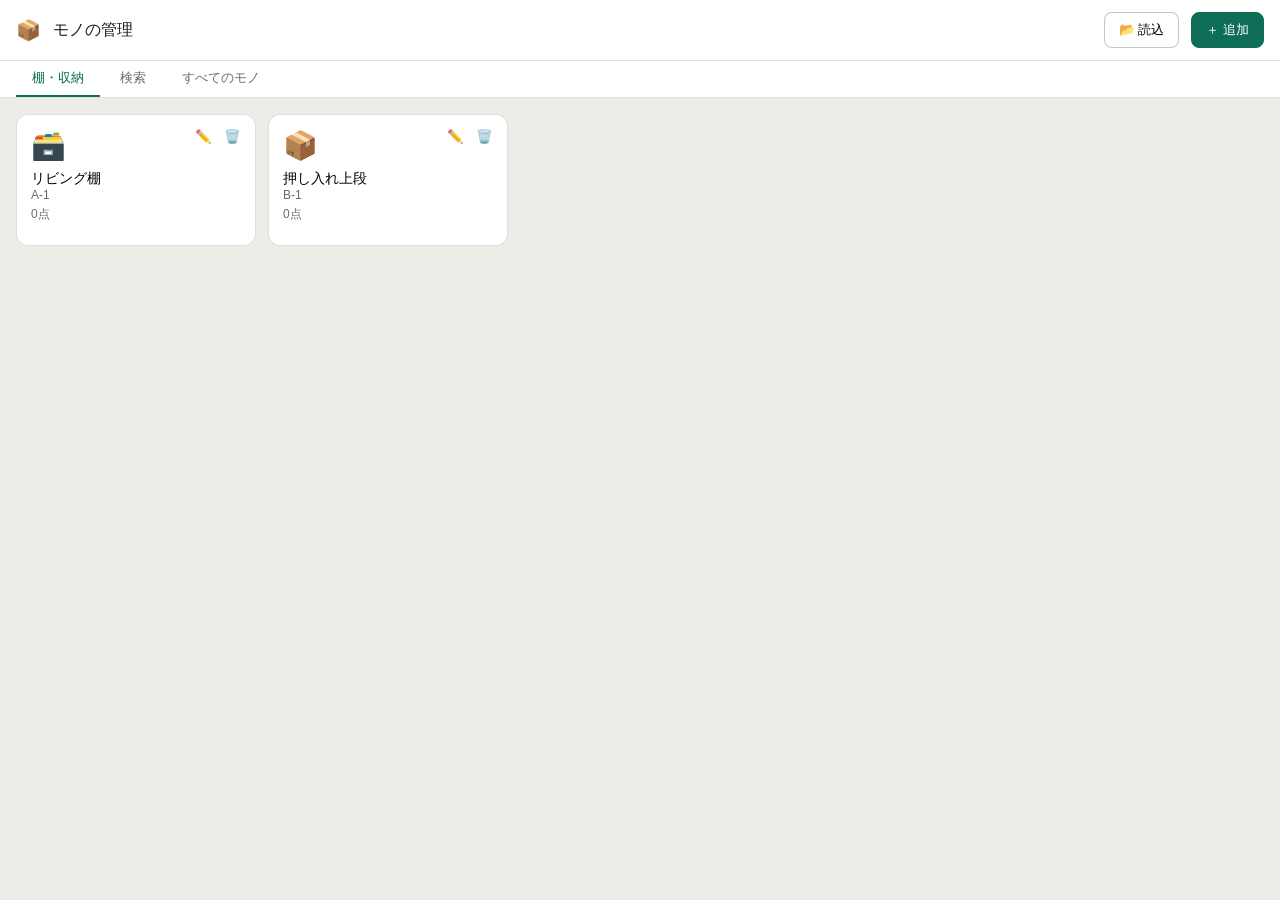
==== commit 0655a794: "Update index.html" ====
--- a/Application/index.html
+++ b/Application/index.html
@@ -12,6 +12,7 @@
   <div id="topbar">
     <span>📦</span>
     <h1>モノの管理</h1>
+    <button class="btn" onclick="loadDataFromFile()" style="margin-left: auto;">📂 読込</button>
     <button class="btn primary" id="addBtn" onclick="handleAdd()">＋ 追加</button>
   </div>
   <div id="nav">
@@ -108,24 +109,94 @@
 
 let currentImageData = null; 
 let activeTagFilters = new Set(); 
-
+let fileHandle = null; // ファイル保存先を保持する変数
+
+// 初期状態のデータ（空にしておき、読み込みで上書きされる前提）
 let state = {
   storages: [
     { id: 1, icon: '🗃️', name: 'リビング棚', num: 'A-1' },
-    { id: 2, icon: '📦', name: '押し入れ上段', num: 'B-1' },
-    { id: 3, icon: '👗', name: 'クローゼット', num: 'C-1' },
+    { id: 2, icon: '📦', name: '押し入れ上段', num: 'B-1' }
   ],
-  items: [
-    { id: 1, name: '冬用コート', storageId: 3, note: 'グレー色', tags: ['衣類','冬'], image: null, createdAt: Date.now() },
-    { id: 2, name: '電池（単3）', storageId: 1, note: '予備10本', tags: ['電気','消耗品'], image: null, createdAt: Date.now() },
-    { id: 3, name: '工具セット', storageId: 2, note: 'ドライバー等', tags: ['工具','DIY'], image: null, createdAt: Date.now() },
-  ],
-  nextStorageId: 4, nextItemId: 4,
+  items: [],
+  nextStorageId: 3, nextItemId: 1,
   editingStorageId: null, editingItemId: null,
   currentShelfId: null, currentView: 'shelves',
   pendingTags: [], selectedIcon: '📦',
 };
 
+// --- ファイル読み込み・保存機能 ---
+
+// ファイルを読み込んで復元する（ユーザー操作で発火）
+async function loadDataFromFile() {
+  try {
+    if (!window.showOpenFilePicker) {
+      alert("お使いのブラウザはローカルファイルの直接読み書きに対応していません。PC版のChromeやEdgeをご利用ください。");
+      return;
+    }
+
+    const [handle] = await window.showOpenFilePicker({
+      types: [{ description: 'JSON Files', accept: { 'application/json': ['.json'] } }],
+      multiple: false
+    });
+    
+    fileHandle = handle; // 読み込んだファイルのハンドルを保持（上書き用）
+    const file = await fileHandle.getFile();
+    const contents = await file.text();
+    const parsed = JSON.parse(contents);
+    
+    state = { ...state, ...parsed };
+    
+    // UI状態をリセットして再描画
+    state.currentView = 'shelves';
+    state.editingStorageId = null;
+    state.editingItemId = null;
+    state.currentShelfId = null;
+    state.pendingTags = [];
+    
+    switchView('shelves', document.querySelectorAll('.nav-btn')[0]);
+    alert("データを読み込みました。以降の変更はこのファイルに上書き保存されます。");
+  } catch (e) {
+    if (e.name !== 'AbortError') {
+      console.error("読み込みエラー:", e);
+      alert("ファイルの読み込みに失敗しました。");
+    }
+  }
+}
+
+// 変更をファイルに保存する
+async function saveData() {
+  try {
+    if (!window.showSaveFilePicker) {
+      console.warn("File System Access API非対応ブラウザです");
+      return;
+    }
+
+    // fileHandleがない（初回保存）場合は、保存先ダイアログを出す
+    if (!fileHandle) {
+      fileHandle = await window.showSaveFilePicker({
+        suggestedName: 'mono_management_data.json',
+        types: [{ description: 'JSON Files', accept: { 'application/json': ['.json'] } }]
+      });
+    }
+
+    // 保持しているファイルハンドルに対して上書き書き込み
+    const writable = await fileHandle.createWritable();
+    await writable.write(JSON.stringify(state));
+    await writable.close();
+    
+    console.log("上書き保存完了");
+  } catch (e) {
+    if (e.name !== 'AbortError') {
+      console.error("保存エラー:", e);
+      alert("保存に失敗しました。");
+    } else {
+      // ユーザーが保存ダイアログをキャンセルした場合、fileHandleをリセット
+      fileHandle = null; 
+    }
+  }
+}
+
+
 function tagColor(tag) {
   let h = 0;
   for (let c of tag) h = (h * 31 + c.charCodeAt(0)) & 0xff;
@@ -140,8 +211,6 @@
   return `<span class="tag ${cls}" style="display:inline-flex; padding:2px 8px; border-radius:20px; font-size:11px; margin-top:4px; margin-right:4px;">${t}</span>`;
 }
 
-// アイテムの1行分を生成する共通関数
-// ダブルクリック（ondblclick）イベントを追加しています
 function createItemRowHtml(item, showLocation) {
   const s = state.storages.find(x => x.id === item.storageId);
   const imgHtml = item.image 
@@ -166,7 +235,6 @@
     </div>`;
 }
 
-// 画面切り替え
 function switchView(v, btn) {
   if (btn) {
     document.querySelectorAll('.nav-btn').forEach(b => b.classList.remove('active'));
@@ -314,14 +382,18 @@
 }
 
 function editStorage(id) { openStorageModal(id); }
-function deleteStorage(id) {
+
+// asyncを追加して保存処理を待機
+async function deleteStorage(id) {
   if (!confirm('この収納場所を削除しますか？（中のモノも削除されます）')) return;
   state.storages = state.storages.filter(s => s.id !== id);
   state.items = state.items.filter(i => i.storageId !== id);
+  await saveData(); // 変更をファイルに保存
   renderShelves();
 }
 
-function saveStorage() {
+// asyncを追加して保存処理を待機
+async function saveStorage() {
   const name = document.getElementById('storageName').value.trim();
   if (!name) return alert('名前を入力してください');
   const num = document.getElementById('storageNum').value.trim();
@@ -331,6 +403,8 @@
   } else {
     state.storages.push({ id: state.nextStorageId++, icon: state.selectedIcon, name, num });
   }
+  
+  await saveData(); // 変更をファイルに保存
   closeModal('storageModal');
   renderShelves();
 }
@@ -367,7 +441,7 @@
   document.getElementById('itemModal').classList.add('open');
 }
 
-// 画像プレビュー処理（追加用）
+// 画像プレビュー処理
 function previewImage(input) {
   const file = input.files[0];
   const preview = document.getElementById('imgPreview');
@@ -385,7 +459,7 @@
   }
 }
 
-// 拡大プレビュー処理 (ダブルクリックで発火)
+// 拡大プレビュー処理
 function openLargePreview(id) {
   const item = state.items.find(x => x.id === id);
   if (!item) return;
@@ -432,15 +506,21 @@
 }
 
 function editItem(id) { openItemModal(id, null); }
-function deleteItem(id) {
+
+// asyncを追加して保存処理を待機
+async function deleteItem(id) {
   if (!confirm('このモノを削除しますか？')) return;
   state.items = state.items.filter(i => i.id !== id);
+  
+  await saveData(); // 変更をファイルに保存
+
   if (state.currentView === 'shelf-detail') renderShelfDetail();
   else if (state.currentView === 'all-items') renderAllItems();
   else doSearch();
 }
 
-function saveItem() {
+// asyncを追加して保存処理を待機
+async function saveItem() {
   const name = document.getElementById('itemName').value.trim();
   if (!name) return alert('名前を入力してください');
   const storageId = parseInt(document.getElementById('itemStorage').value);
@@ -455,6 +535,8 @@
     state.items.push({ id: state.nextItemId++, name, storageId, note, tags: state.pendingTags, image: currentImageData, createdAt: Date.now() });
   }
   
+  await saveData(); // 変更をファイルに保存
+  
   closeModal('itemModal');
   activeTagFilters = new Set(); 
   
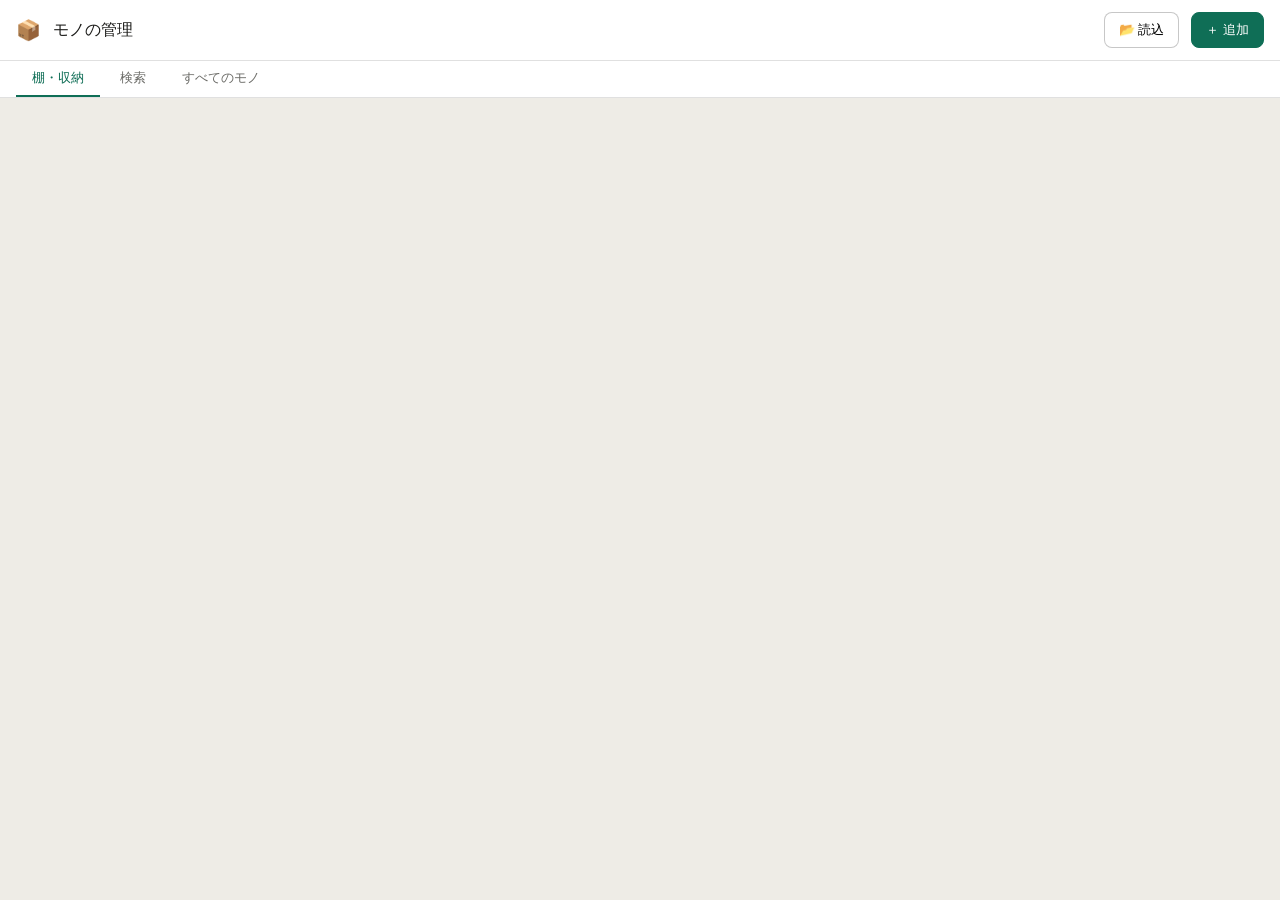
==== commit 26a24629: "js" ====
--- a/Application/index.html
+++ b/Application/index.html
@@ -5,6 +5,7 @@
 <meta name="viewport" content="width=device-width, initial-scale=1.0" />
 <title>モノの管理</title>
 <link rel="stylesheet" href="style.css">
+<script src="script.js"></script>
 </head>
 <body>
 
